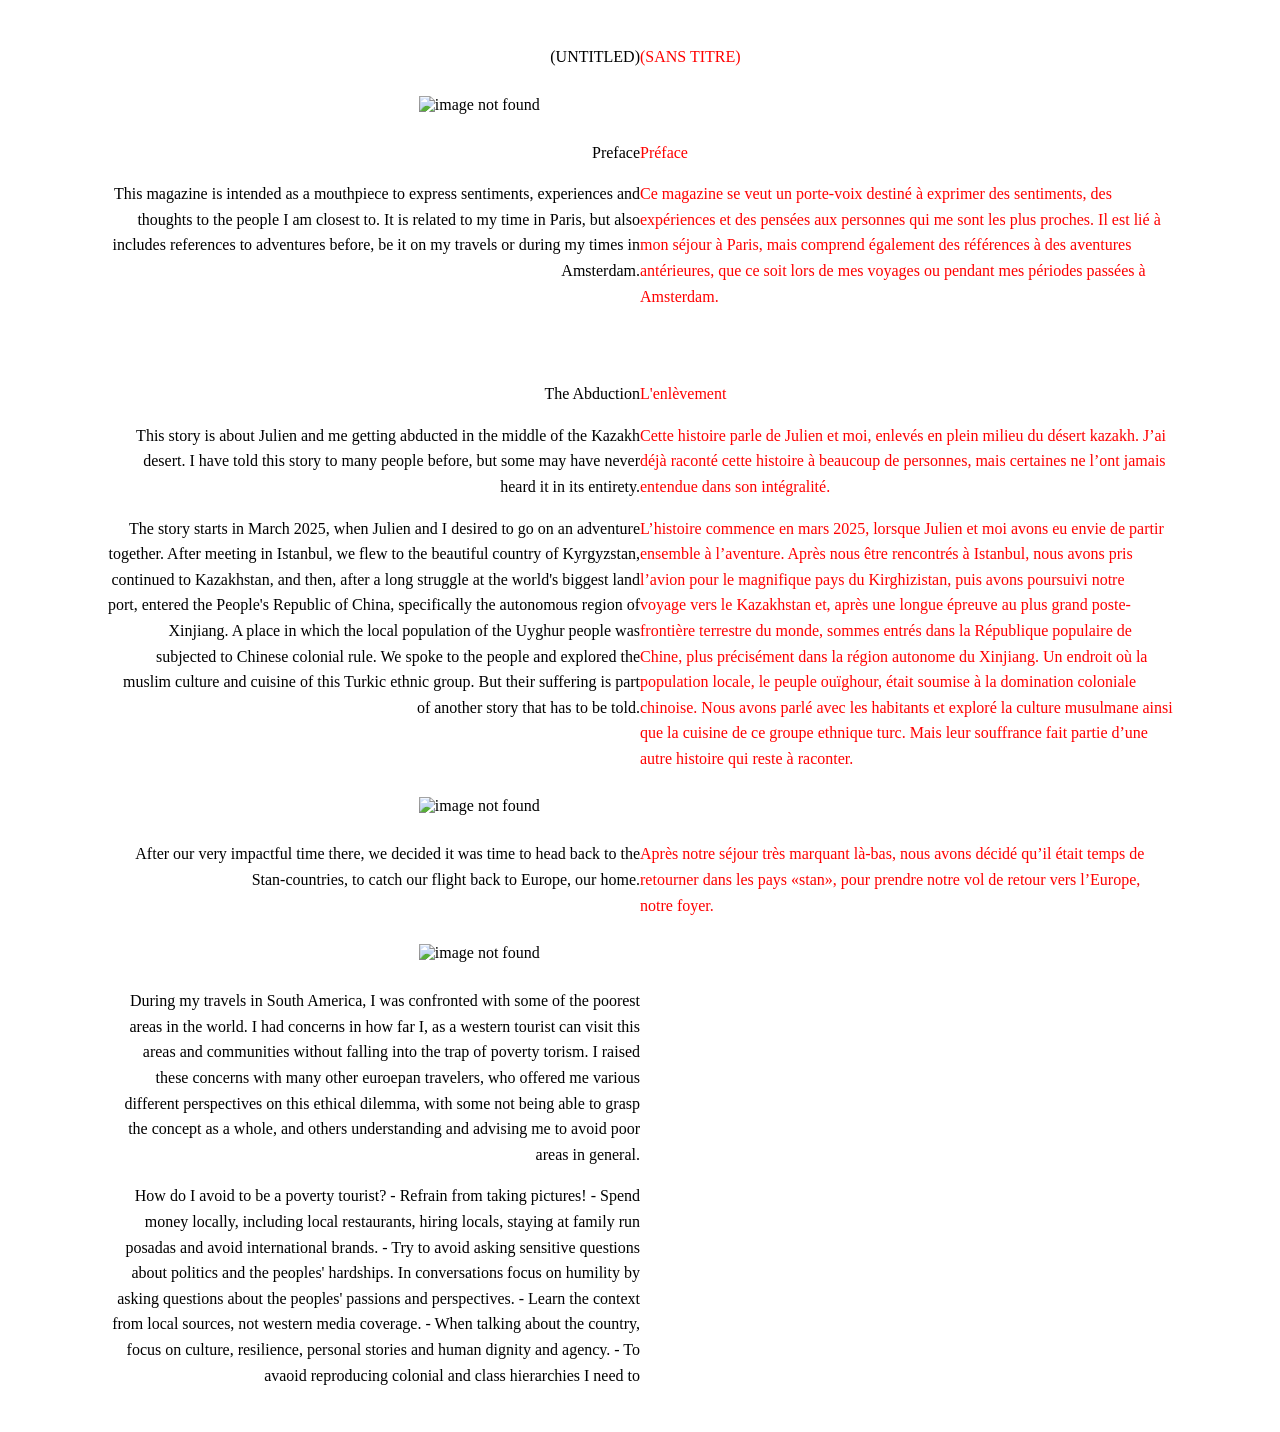
==== index.html @ 5d7c71bd "Remove extra spacing in index.html" ====
<!DOCTYPE html>
<html lang="en">
<head>
  <!-- Favicons -->
  <link rel="apple-touch-icon" href="favicon.png">
  <link rel="icon" type="image/png" sizes="32x32" href="favicon.png">
  <link rel="icon" type="image/png" sizes="16x16" href="favicon.png">

  <meta charset="UTF-8" />
  <meta name="viewport" content="width=device-width, initial-scale=1.0" />
  <title>c’est malte</title>

  <style>
    .line {
      display: flex;
      justify-content: center;
      align-items: flex-start;
      padding: 20px 40px;
      max-width: 1200px;
      margin: 0 auto;
    }

    .french {
      color: red;
      text-align: left;
      width: 45%;
      margin-right: 2.5%;
    }

    .english {
      color: black;
      text-align: right;
      width: 45%;
      margin-left: 2.5%;
    }

    h1 {
      color: #ff0000;
      margin-bottom: 0.5rem;
    }

    p {
      max-width: 600px;
      line-height: 1.6;
    }
    /* Centered image section */
    .center-image {
      display: flex;
      justify-content: center;
      align-items: center;
      margin: -10px 0; /* negative margin to reduce space */
    }

    .center-image img {
      max-width: 80%;
      height: auto;
    }

    /* Responsive image sizing */
    @media (min-width: 768px) {
      .center-image img {
        max-width: 35%;
        height: auto;
      }
    }
  </style>
</head>
<body>
  <div class="line">
    <div class="english">
      <p>(UNTITLED)</p>
    </div>
    <div class="french">
      <p>(SANS TITRE)</p>
    </div>
  </div>

  <div class="center-image">
    <img src="favicon.png" alt="image not found" style="width: 70%; height: auto;">
  </div>

  <div class="line">
    <div class="english">
      <p>Preface</p>
      <p>This magazine is intended as a mouthpiece to express sentiments, experiences and thoughts to the people I am closest to. It is related to my time in Paris, but also includes references to adventures before, be it on my travels or during my times in Amsterdam.</p>
    </div>
    <div class="french">
      <p>Préface</p>
      <p>Ce magazine se veut un porte-voix destiné à exprimer des sentiments, des expériences et des pensées aux personnes qui me sont les plus proches. Il est lié à mon séjour à Paris, mais comprend également des références à des aventures antérieures, que ce soit lors de mes voyages ou pendant mes périodes passées à Amsterdam.</p>
    </div>
  </div>



  <div class="line">
    <div class="english">
      <p> The Abduction</p>
      
      <p>This story is about Julien and me getting abducted in the middle of the Kazakh desert. I have told  this story to many people before, but some may have never heard it in its entirety.</p>
        <p>The story starts in March 2025, when Julien and I desired to go on an adventure together. After meeting in Istanbul, we flew to the beautiful country of Kyrgyzstan, continued to Kazakhstan, and then, after a long struggle at the world's biggest land port, entered the People's Republic of China, specifically the autonomous region of Xinjiang. A place in which the local population of the Uyghur people was  subjected to Chinese colonial rule. We spoke to the people and explored the muslim culture and cuisine of this Turkic ethnic group. But their suffering is part of another story that has to be told.</p>
    </div>
    
    <div class="french">
      <p> L'enlèvement</p>
      
      <p>Cette histoire parle de Julien et moi, enlevés en plein milieu du désert kazakh. J’ai déjà raconté cette histoire à beaucoup de personnes, mais certaines ne l’ont jamais entendue dans son intégralité.</p>
        <p>L’histoire commence en mars 2025, lorsque Julien et moi avons eu envie de partir ensemble à l’aventure. Après nous être rencontrés à Istanbul, nous avons pris l’avion pour le magnifique pays du Kirghizistan, puis avons poursuivi notre voyage vers le Kazakhstan et, après une longue épreuve au plus grand poste-frontière terrestre du monde, sommes entrés dans la République populaire de Chine, plus précisément dans la région autonome du Xinjiang. Un endroit où la population locale, le peuple ouïghour, était soumise à la domination coloniale chinoise. Nous avons parlé avec les habitants et exploré la culture musulmane ainsi que la cuisine de ce groupe ethnique turc. Mais leur souffrance fait partie d’une autre histoire qui reste à raconter. </p>

    </div>
  </div>
  <div class="center-image">
    <img src="yining.png" alt="image not found" style="width: 70%; height: auto;">
  </div>

  <div class="line">
    <div class="english">

<p>After our very impactful time there, we decided it was time to head back to the Stan-countries, to catch our flight back to Europe, our home. </p>

    </div>

    <div class="french">

<p>Après notre séjour très marquant là-bas, nous avons décidé qu’il était temps de retourner dans les pays «stan», pour prendre notre vol de retour vers l’Europe, notre foyer.</p>
    </div>
  </div>  
    <!-- Centered image section -->
    <div class="center-image">
      <img src="almatykazakhstan.png" alt="image not found" style="width: 70%; height: auto;">
    </div>
    <div class="line">
      <div class="english">
  
  <p>During my travels in South America, I was confronted with some of the poorest areas in the world. I had concerns in how far I, as a western tourist can visit this areas and communities without falling into the trap of poverty torism. 
    I raised these concerns with many other euroepan travelers, who offered me various different perspectives on this ethical dilemma, with some not being able to grasp the concept as a whole, and others
    understanding and advising me to avoid poor areas in general. 
    </p>
    <p>
    How do I avoid to be a poverty tourist?

    - Refrain from taking pictures!
    - Spend money locally, including local restaurants, hiring locals, staying at family run posadas and avoid international brands.
    - Try to avoid asking sensitive questions about politics and the peoples' hardships. In conversations focus on humility by asking questions about the peoples' passions and perspectives.
    - Learn the context from local sources, not western media coverage.
    - When talking about the country, focus on culture, resilience, personal stories and human dignity and agency.
    - To avaoid reproducing colonial and class hierarchies I need to 
  </p>
      </div>
  
      <div class="french">
  
  <p> </p>
     </div>
    </div>  
</body>
</html>
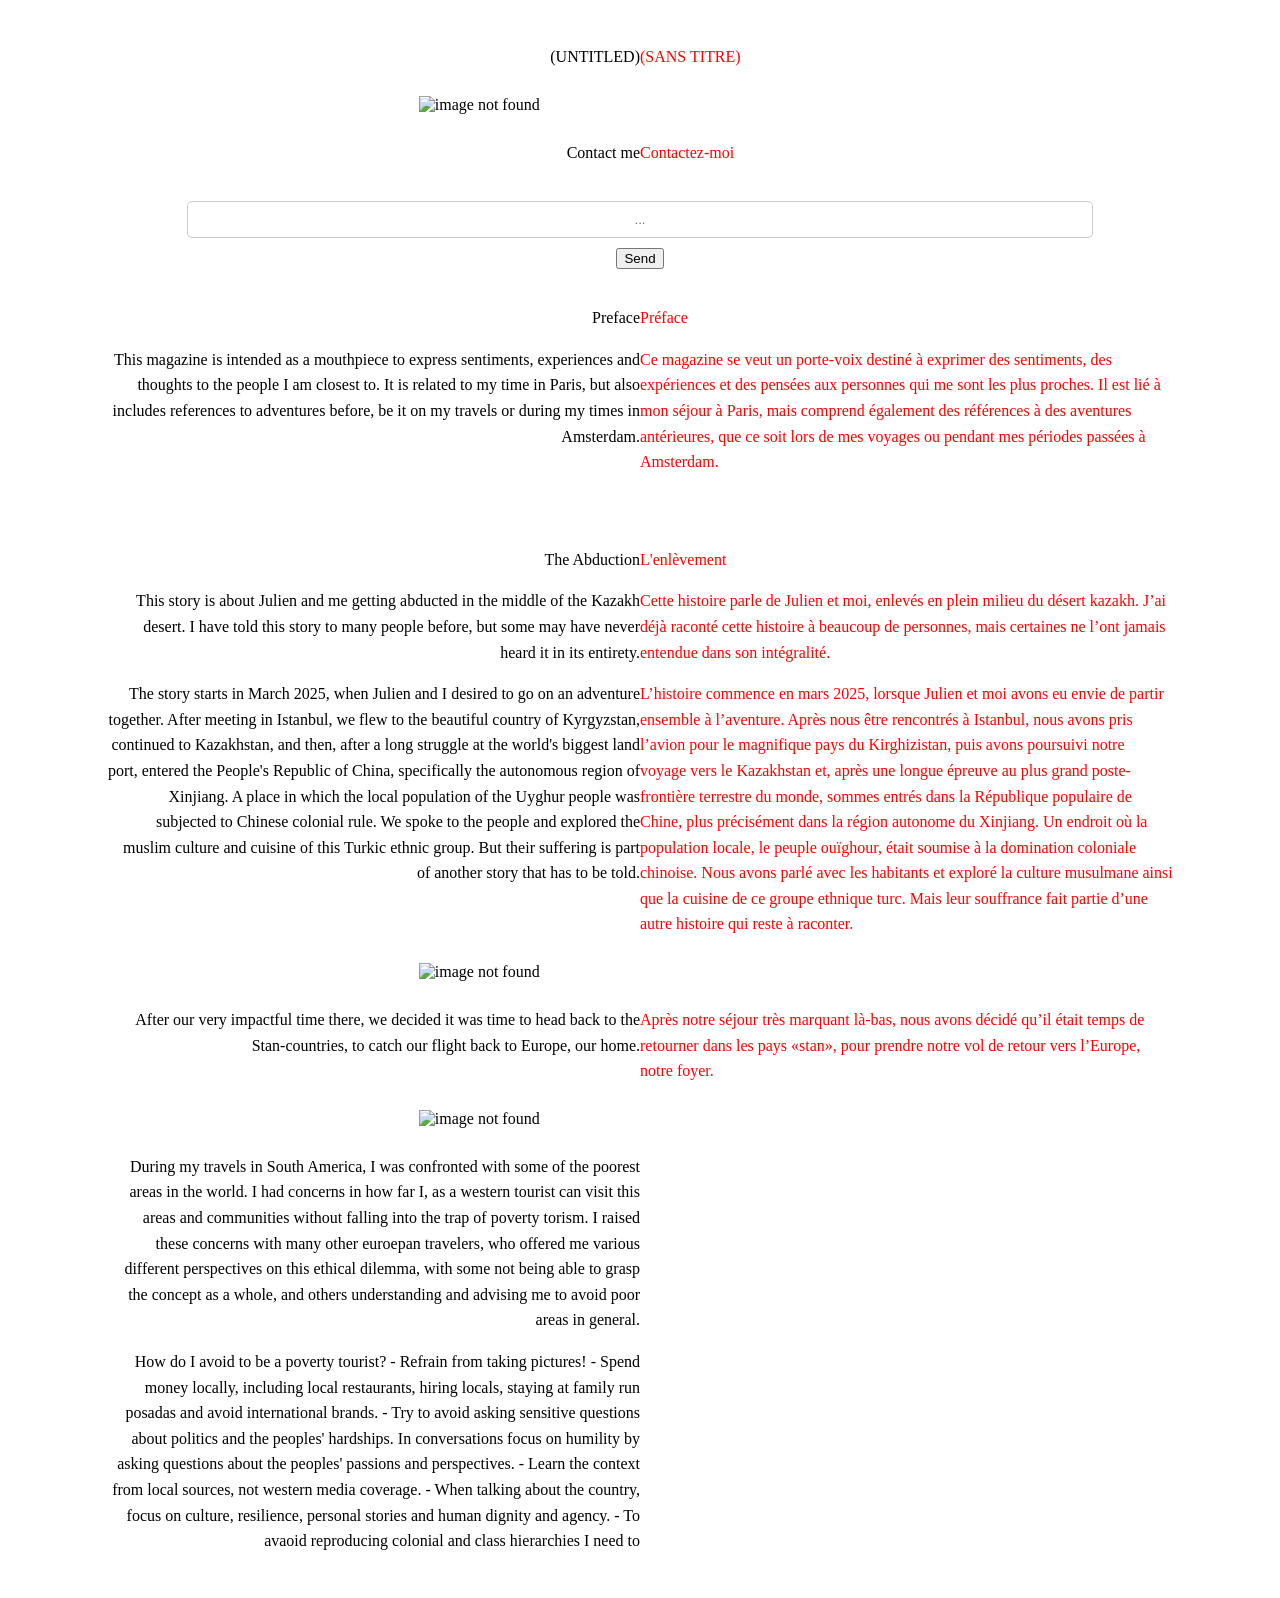
==== commit d3b04ca4: "add input to send an email" ====
--- a/index.html
+++ b/index.html
@@ -56,6 +56,31 @@
       height: auto;
     }
 
+    .contact-container {
+      display: flex;
+      flex-direction: column;
+      justify-content: center;
+      align-items: center;
+
+      .contact-title-container {
+        display: flex;
+        align-items: center;
+        margin-bottom: 10px;
+      }
+
+  
+      .contact-input {
+        width: 70%;
+        border: 1px solid #ccc;
+        border-radius: 5px;
+        padding: 10px;
+        margin-bottom: 10px;
+        text-align: center;
+      }
+      
+    }
+
+
     /* Responsive image sizing */
     @media (min-width: 768px) {
       .center-image img {
@@ -77,6 +102,16 @@
 
   <div class="center-image">
     <img src="favicon.png" alt="image not found" style="width: 70%; height: auto;">
+  </div>
+
+  <div class="line">
+    <p class="english">Contact me</p>
+    <p class="french">Contactez-moi</p>
+  </div>
+  <div class="contact-container">
+    <input id="contact-message" class="contact-input" type="text" placeholder="...">
+    <button id="contact-button" class="contact-button">Send</button>
+  </div>
   </div>
 
   <div class="line">
@@ -152,5 +187,17 @@
   <p> </p>
      </div>
     </div>  
+
+  <script>
+    document.getElementById('contact-button').addEventListener('click', function() {
+      const message = document.getElementById('contact-message').value;
+      const email = 'thisismalteh@gmail.com';
+      const subject = encodeURIComponent('Contact from website');
+      const body = encodeURIComponent(message || '');
+      const mailtoLink = `mailto:${email}?subject=${subject}&body=${body}`;
+      window.location.href = mailtoLink;
+      document.getElementById('contact-message').value = '';
+    });
+  </script>
 </body>
 </html>
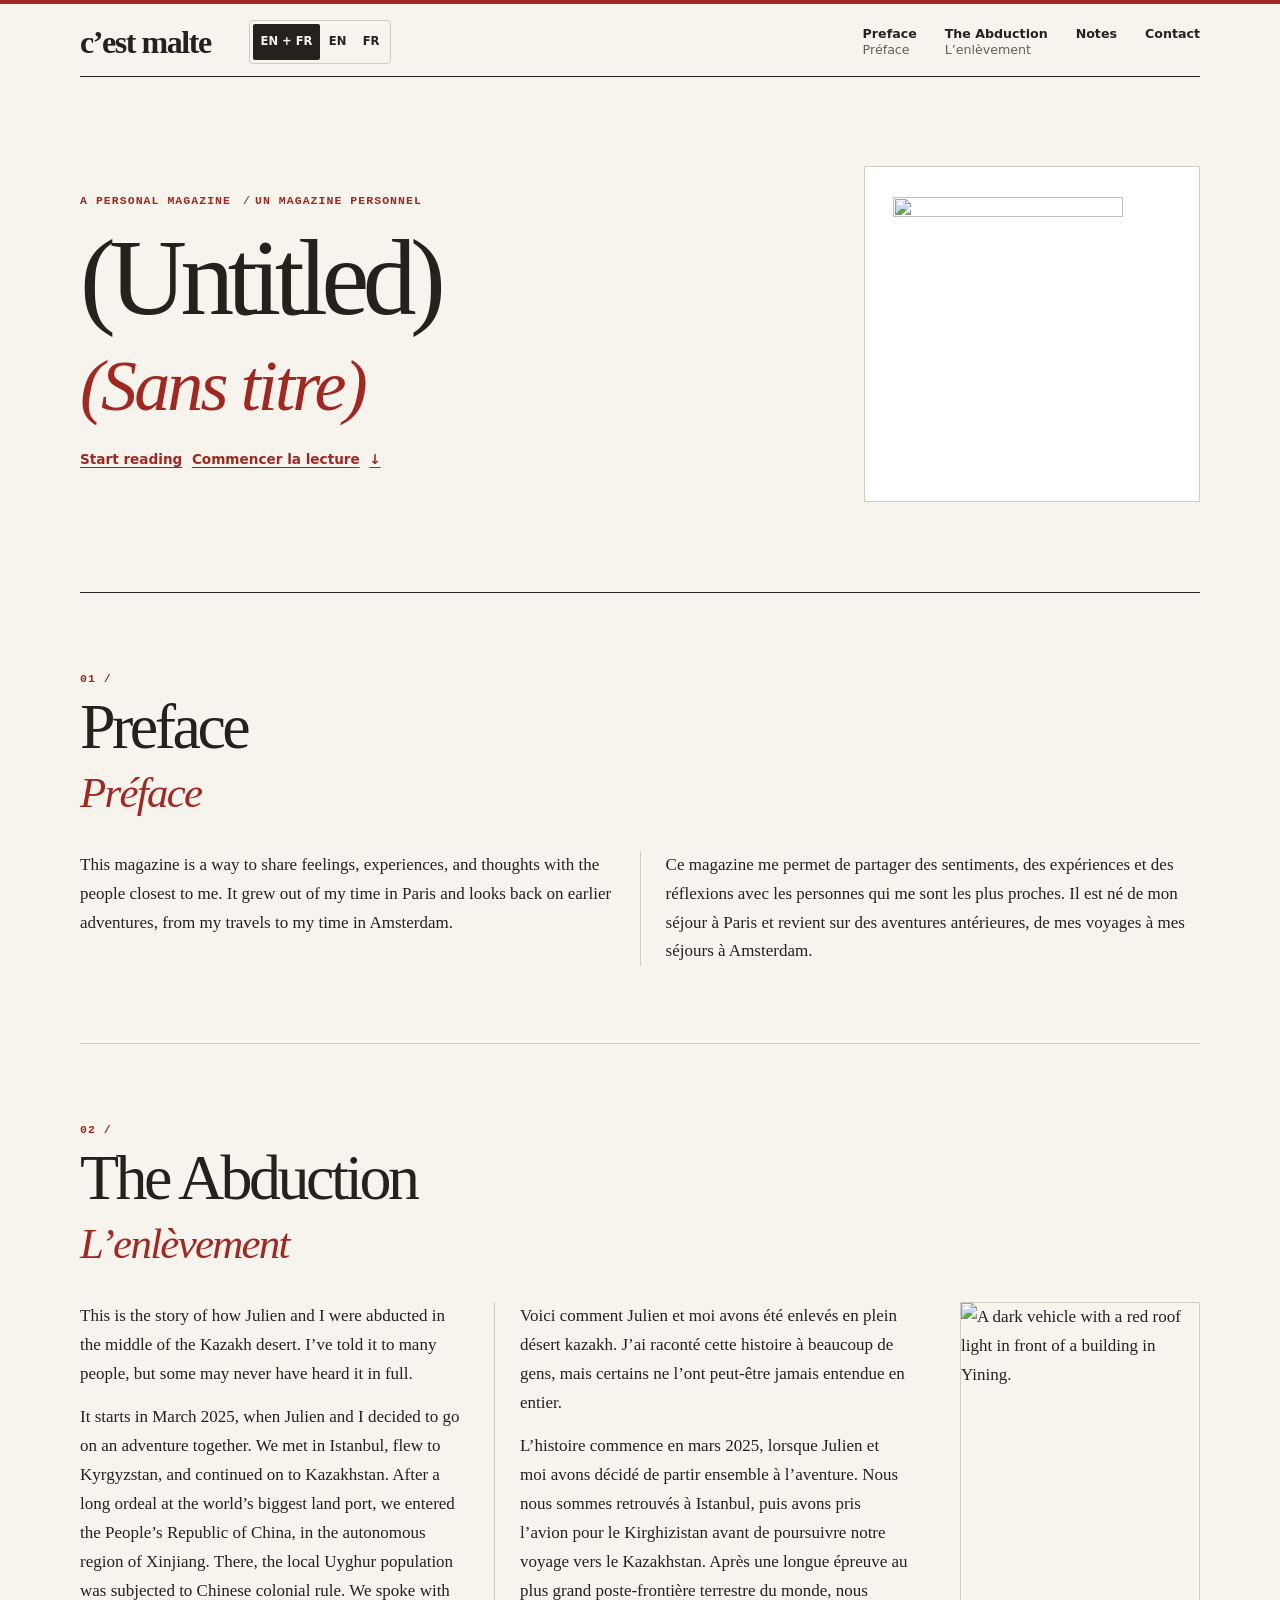
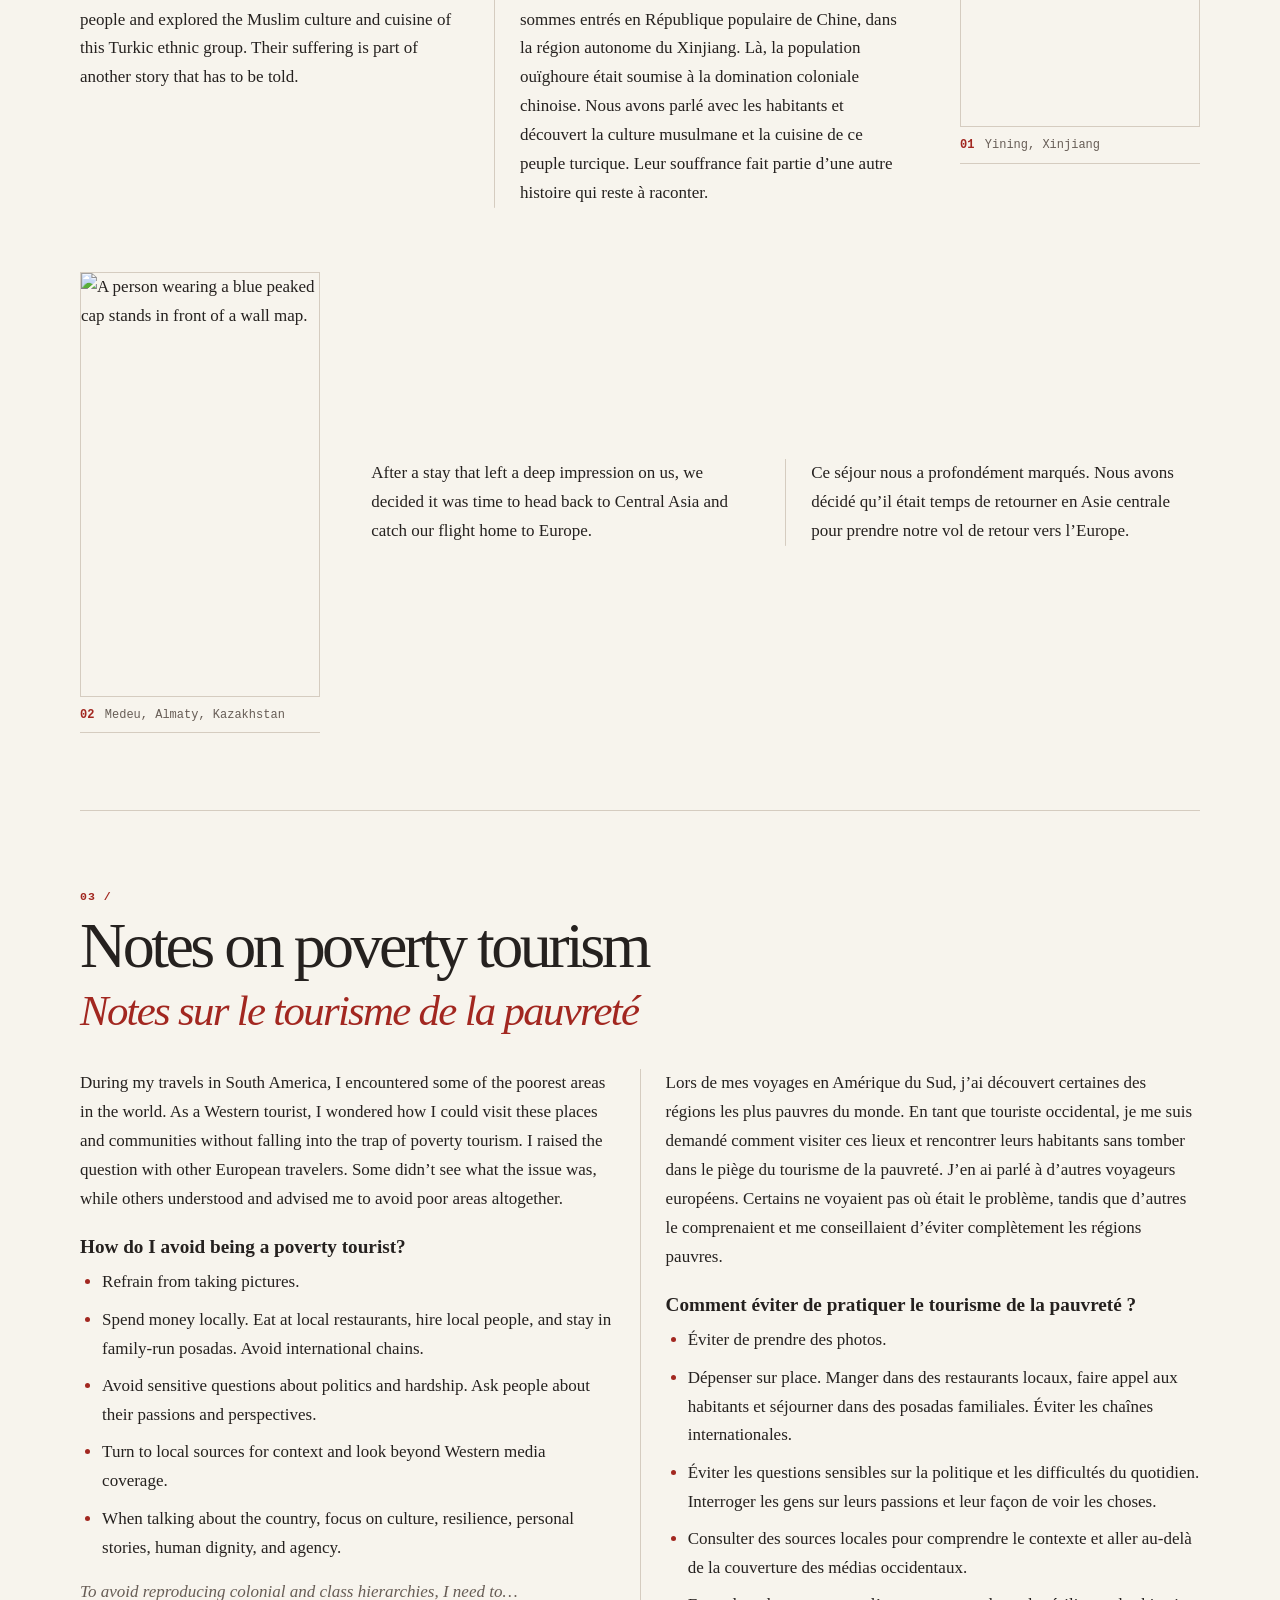
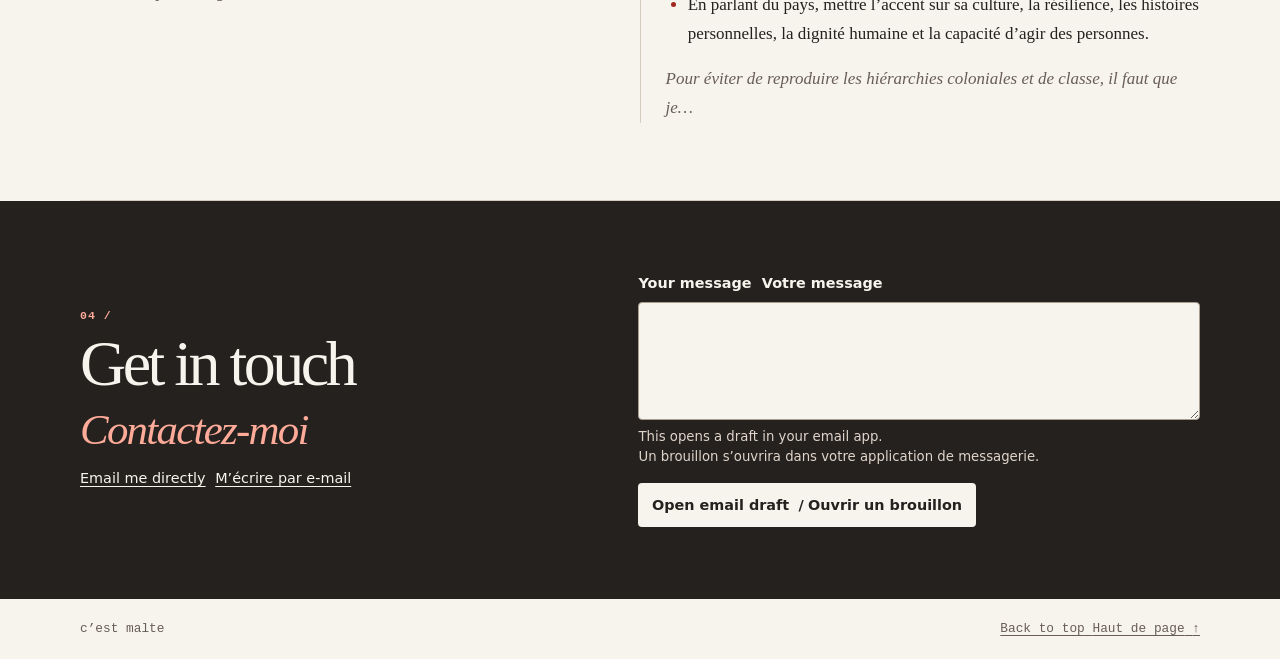
==== commit 27dec554: "Refresh the bilingual magazine layout" ====
--- a/index.html
+++ b/index.html
@@ -1,203 +1,750 @@
-<!DOCTYPE html>
+<!doctype html>
 <html lang="en">
 <head>
-  <!-- Favicons -->
+  <meta charset="utf-8">
+  <meta name="viewport" content="width=device-width, initial-scale=1">
+  <meta name="description" content="A bilingual personal magazine by Malte, with stories from Paris and travels further afield.">
+  <meta name="theme-color" content="#f7f4ed">
+  <title>c’est malte — (Untitled) / (Sans titre)</title>
+  <link rel="icon" type="image/png" href="favicon.png">
   <link rel="apple-touch-icon" href="favicon.png">
-  <link rel="icon" type="image/png" sizes="32x32" href="favicon.png">
-  <link rel="icon" type="image/png" sizes="16x16" href="favicon.png">
-
-  <meta charset="UTF-8" />
-  <meta name="viewport" content="width=device-width, initial-scale=1.0" />
-  <title>c’est malte</title>
-
   <style>
-    .line {
+    :root {
+      color-scheme: light;
+      --paper: #f7f4ed;
+      --ink: #25211f;
+      --muted: #675d56;
+      --red: #a22720;
+      --rule: #d5ccc0;
+      --serif: Georgia, "Times New Roman", serif;
+      --sans: system-ui, sans-serif;
+      --mono: ui-monospace, "SFMono-Regular", Consolas, monospace;
+      --gutter: clamp(1.25rem, 5vw, 4rem);
+    }
+
+    * {
+      box-sizing: border-box;
+    }
+
+    body {
+      margin: 0;
+      background: var(--paper);
+      color: var(--ink);
+      font: 1.0625rem / 1.7 var(--serif);
+    }
+
+    [data-reading="en"] [data-copy="fr"],
+    [data-reading="fr"] [data-copy="en"],
+    [hidden] {
+      display: none;
+    }
+
+    h1, h2, h3, p, figure {
+      margin: 0;
+    }
+
+    img {
+      display: block;
+      max-inline-size: 100%;
+      block-size: auto;
+    }
+
+    a {
+      color: inherit;
+      text-underline-offset: 0.2em;
+    }
+
+    a:hover {
+      color: var(--red);
+    }
+
+    :focus-visible {
+      outline: 2px solid var(--red);
+      outline-offset: 4px;
+    }
+
+    button, textarea {
+      font: inherit;
+    }
+
+    button {
+      cursor: pointer;
+    }
+
+    .frame {
+      inline-size: min(100% - 2 * var(--gutter), 70rem);
+      margin-inline: auto;
+    }
+
+    .skip-link {
+      position: absolute;
+      z-index: 1;
+      inset: 0.75rem auto auto var(--gutter);
+      padding: 0.5rem 1rem;
+      background: var(--ink);
+      color: var(--paper);
+    }
+
+    .skip-link:not(:focus) {
+      clip-path: inset(50%);
+    }
+
+    .skip-link:hover {
+      color: #fff;
+    }
+
+    .site-header {
+      border-block-start: 4px solid var(--red);
+    }
+
+    .masthead {
+      display: grid;
+      grid-template-columns: 1fr auto;
+      align-items: center;
+      gap: 0.85rem 1rem;
+      padding-block: 1rem 0.7rem;
+      border-block-end: 1px solid var(--ink);
+    }
+
+    .wordmark {
+      justify-self: start;
+      font-size: clamp(1.55rem, 3.5vw, 2rem);
+      font-weight: bold;
+      letter-spacing: -0.045em;
+      line-height: 1;
+      text-decoration: none;
+    }
+
+    .site-nav {
+      grid-column: 1 / -1;
+    }
+
+    .site-nav ul {
       display: flex;
-      justify-content: center;
+      flex-wrap: wrap;
       align-items: flex-start;
-      padding: 20px 40px;
-      max-width: 1200px;
-      margin: 0 auto;
-    }
-
-    .french {
-      color: red;
-      text-align: left;
-      width: 45%;
-      margin-right: 2.5%;
-    }
-
-    .english {
-      color: black;
-      text-align: right;
-      width: 45%;
-      margin-left: 2.5%;
-    }
-
-    h1 {
-      color: #ff0000;
-      margin-bottom: 0.5rem;
-    }
-
-    p {
-      max-width: 600px;
-      line-height: 1.6;
-    }
-    /* Centered image section */
-    .center-image {
+      gap: 0.25rem clamp(0.85rem, 3vw, 1.75rem);
+      margin: 0;
+      padding: 0;
+      list-style: none;
+    }
+
+    .site-nav a {
+      display: block;
+      min-block-size: 2.75rem;
+      padding-block: 0.35rem;
+      font: 600 0.79rem / 1.3 var(--sans);
+      text-decoration: none;
+    }
+
+    .site-nav a:hover {
+      text-decoration: underline;
+    }
+
+    [data-reading="both"] .site-nav [data-copy="fr"] {
+      display: block;
+      color: var(--muted);
+      font-weight: 400;
+    }
+
+    .language-control:not([hidden]) {
       display: flex;
-      justify-content: center;
+      justify-self: end;
+      gap: 0.125rem;
+      padding: 0.2rem;
+      border: 1px solid var(--rule);
+      border-radius: 0.25rem;
+    }
+
+    .language-control button {
+      min-block-size: 2.25rem;
+      padding: 0.25rem 0.45rem;
+      border: 0;
+      border-radius: 0.125rem;
+      background: transparent;
+      color: var(--ink);
+      font: 650 0.72rem / 1 var(--sans);
+      white-space: nowrap;
+    }
+
+    .language-control button:hover {
+      background: #ece4d9;
+    }
+
+    .language-control button[aria-pressed="true"] {
+      background: var(--ink);
+      color: var(--paper);
+    }
+
+    .kicker {
+      color: var(--red);
+      font: 700 0.72rem / 1.5 var(--mono);
+      letter-spacing: 0.09em;
+      text-transform: uppercase;
+    }
+
+    .kicker [data-copy="en"] + [data-copy="fr"]::before {
+      margin-inline: 0.35em;
+      color: var(--muted);
+      content: "/";
+    }
+
+    [data-reading="fr"] .kicker [data-copy="fr"]::before {
+      content: none;
+    }
+
+    .hero {
+      display: grid;
       align-items: center;
-      margin: -10px 0; /* negative margin to reduce space */
-    }
-
-    .center-image img {
-      max-width: 80%;
-      height: auto;
-    }
-
-    .contact-container {
+      gap: 1.75rem;
+      padding-block: clamp(2.5rem, 7vw, 5.75rem);
+      border-block-end: 1px solid var(--ink);
+    }
+
+    .hero-title {
+      margin-block: 0.9rem 1.4rem;
+      font-size: clamp(3.15rem, 10vw, 7rem);
+      font-weight: 500;
+      letter-spacing: -0.06em;
+      line-height: 1;
+    }
+
+    .hero-title span, .chapter-title span {
+      display: block;
+    }
+
+    [data-reading="both"] :is(.hero-title, .chapter-title) [data-copy="fr"] {
+      margin-block-start: 0.25em;
+      color: var(--red);
+      font-size: 0.67em;
+      font-style: italic;
+      letter-spacing: -0.04em;
+    }
+
+    .read-link {
+      display: inline-flex;
+      flex-wrap: wrap;
+      align-items: center;
+      gap: 0.25rem 0.6rem;
+      padding-block: 0.4rem;
+      color: var(--red);
+      font: 650 0.85rem / 1.4 var(--sans);
+    }
+
+    .read-link:hover {
+      color: var(--ink);
+    }
+
+    .cover-art {
+      display: grid;
+      justify-self: center;
+      place-items: center;
+      inline-size: min(52%, 12rem);
+      aspect-ratio: 1;
+      background: #fff;
+      border: 1px solid var(--rule);
+    }
+
+    .cover-art img {
+      inline-size: 83%;
+    }
+
+    .chapter {
+      padding-block: clamp(2.5rem, 6vw, 5rem);
+      border-block-end: 1px solid var(--rule);
+    }
+
+    .chapter-header {
+      margin-block-end: clamp(1.4rem, 3vw, 2.25rem);
+    }
+
+    .chapter-title {
+      margin-block-start: 0.45rem;
+      font-size: clamp(2.05rem, 5vw, 4.25rem);
+      font-weight: 500;
+      letter-spacing: -0.055em;
+      line-height: 1.03;
+    }
+
+    .copy {
+      max-inline-size: 64ch;
+      overflow-wrap: break-word;
+    }
+
+    .copy p + p {
+      margin-block-start: 0.85em;
+    }
+
+    [data-reading="both"] .parallel {
+      display: grid;
+      gap: 1.25rem clamp(1.5rem, 4vw, 3.5rem);
+    }
+
+    [data-reading="both"] .parallel > [data-copy="fr"] {
+      padding-block-start: 1.25rem;
+      border-block-start: 1px solid var(--rule);
+    }
+
+    .story-spread {
+      display: grid;
+      align-items: start;
+      gap: 1.75rem;
+    }
+
+    .story-spread + .story-spread {
+      margin-block-start: clamp(2rem, 5vw, 4rem);
+    }
+
+    .story-spread--return {
+      align-items: center;
+    }
+
+    .postcard {
+      inline-size: min(100%, 17rem);
+      margin-inline: auto;
+    }
+
+    .postcard img {
+      inline-size: 100%;
+      border: 1px solid var(--rule);
+    }
+
+    .postcard figcaption {
       display: flex;
-      flex-direction: column;
-      justify-content: center;
-      align-items: center;
-
-      .contact-title-container {
-        display: flex;
+      gap: 0.65rem;
+      padding-block: 0.55rem;
+      border-block-end: 1px solid var(--rule);
+      color: var(--muted);
+      font: 0.75rem / 1.5 var(--mono);
+    }
+
+    .postcard figcaption span {
+      color: var(--red);
+      font-weight: 700;
+    }
+
+    .notes h3 {
+      margin-block: 1.25rem 0.55rem;
+      font-size: 1.2rem;
+      line-height: 1.35;
+    }
+
+    .notes ul {
+      margin-block: 0.5rem 1rem;
+      padding-inline-start: 1.3em;
+    }
+
+    .notes li + li {
+      margin-block-start: 0.5em;
+    }
+
+    .notes li::marker {
+      color: var(--red);
+    }
+
+    .unfinished {
+      color: var(--muted);
+      font-style: italic;
+    }
+
+    .contact {
+      padding-block: clamp(2.5rem, 6vw, 4.5rem);
+      background: var(--ink);
+      color: var(--paper);
+    }
+
+    .contact :focus-visible {
+      outline-color: #ffab99;
+    }
+
+    .contact .kicker,
+    [data-reading="both"] .contact .chapter-title [data-copy="fr"],
+    .contact a:hover {
+      color: #ffab99;
+    }
+
+    .contact-layout {
+      display: grid;
+      align-items: start;
+      gap: 1.5rem 3rem;
+    }
+
+    .email-link {
+      display: inline-flex;
+      flex-wrap: wrap;
+      gap: 0.25rem 0.6rem;
+      margin-block-start: 1rem;
+      font: 0.9rem / 1.5 var(--sans);
+    }
+
+    .contact-form {
+      max-inline-size: 36rem;
+      font: 0.9rem / 1.5 var(--sans);
+    }
+
+    .contact-form label {
+      display: flex;
+      flex-wrap: wrap;
+      gap: 0.25rem 0.65rem;
+      font-weight: 650;
+    }
+
+    .contact-form textarea {
+      display: block;
+      inline-size: 100%;
+      min-block-size: 7rem;
+      margin-block: 0.45rem;
+      padding: 0.65rem;
+      resize: vertical;
+      border: 1px solid #a99d90;
+      border-radius: 0.25rem;
+      background: var(--paper);
+      color: var(--ink);
+      font-size: 1rem;
+    }
+
+    .form-hint {
+      color: #dfd5cb;
+      font-size: 0.83rem;
+    }
+
+    .form-hint span {
+      display: block;
+    }
+
+    .contact-form button {
+      margin-block-start: 1rem;
+      min-block-size: 2.75rem;
+      padding: 0.5rem 0.85rem;
+      border: 0;
+      border-radius: 0.25rem;
+      background: var(--paper);
+      color: var(--ink);
+      font-weight: 700;
+    }
+
+    .contact-form button:hover {
+      background: #ffdcce;
+    }
+
+    [data-reading="both"] .contact-form button [data-copy="fr"]::before {
+      margin-inline: 0.3em;
+      content: "/";
+    }
+
+    .site-footer {
+      display: flex;
+      flex-wrap: wrap;
+      justify-content: space-between;
+      gap: 0.5rem 1rem;
+      padding-block: 1.25rem;
+      color: var(--muted);
+      font: 0.8rem / 1.5 var(--mono);
+    }
+
+    @media (min-width: 42rem) {
+      .masthead {
+        grid-template-columns: auto auto 1fr;
+        gap: 1rem clamp(1rem, 3vw, 2.5rem);
+      }
+
+      .site-nav {
+        grid-column: 3;
+        justify-self: end;
+      }
+
+      .hero {
+        grid-template-columns: minmax(0, 1fr) minmax(10rem, 0.6fr);
+        gap: 2rem;
+      }
+
+      .hero-title {
+        font-size: clamp(3.75rem, 8.4vw, 7rem);
+      }
+
+      .cover-art {
+        justify-self: end;
+        inline-size: min(100%, 21rem);
+      }
+    }
+
+    @media (min-width: 48rem) {
+      [data-reading="both"] .parallel {
+        grid-template-columns: repeat(2, minmax(0, 1fr));
+        background: linear-gradient(var(--rule), var(--rule)) center / 1px 100% no-repeat;
+      }
+
+      [data-reading="both"] .parallel > [data-copy="fr"] {
+        padding-block-start: 0;
+        border-block-start: 0;
+      }
+
+      .contact-layout {
+        grid-template-columns: 1fr 1.1fr;
         align-items: center;
-        margin-bottom: 10px;
-      }
-
-  
-      .contact-input {
-        width: 70%;
-        border: 1px solid #ccc;
-        border-radius: 5px;
-        padding: 10px;
-        margin-bottom: 10px;
-        text-align: center;
-      }
-      
-    }
-
-
-    /* Responsive image sizing */
-    @media (min-width: 768px) {
-      .center-image img {
-        max-width: 35%;
-        height: auto;
+      }
+    }
+
+    @media (min-width: 58rem) {
+      .story-spread {
+        grid-template-columns: minmax(0, 1fr) 15rem;
+        grid-template-areas: "copy postcard";
+        gap: clamp(1.75rem, 4vw, 3.5rem);
+      }
+
+      .story-spread--return {
+        grid-template-columns: 15rem minmax(0, 1fr);
+        grid-template-areas: "postcard copy";
+      }
+
+      .story-spread .parallel {
+        grid-area: copy;
+      }
+
+      .story-spread .postcard {
+        grid-area: postcard;
       }
     }
   </style>
 </head>
-<body>
-  <div class="line">
-    <div class="english">
-      <p>(UNTITLED)</p>
+<body data-reading="both">
+  <a class="skip-link" href="#main-content">
+    <span data-copy="en" lang="en">Skip to content</span>
+    <span data-copy="fr" lang="fr">Aller au contenu</span>
+  </a>
+
+  <header class="site-header" id="top">
+    <div class="frame masthead">
+      <a class="wordmark" href="#top" lang="fr">c’est malte</a>
+      <div class="language-control" role="group" aria-label="Reading language" hidden>
+        <button type="button" value="both" aria-pressed="true" aria-label="EN + FR, English and French / Anglais et français">EN + FR</button>
+        <button type="button" value="en" aria-pressed="false" aria-label="English" lang="en">EN</button>
+        <button type="button" value="fr" aria-pressed="false" aria-label="Français" lang="fr">FR</button>
+      </div>
+      <nav class="site-nav" aria-label="Contents">
+        <ul>
+          <li><a href="#preface">
+            <span data-copy="en" lang="en">Preface</span>
+            <span data-copy="fr" lang="fr">Préface</span>
+          </a></li>
+          <li><a href="#abduction">
+            <span data-copy="en" lang="en">The Abduction</span>
+            <span data-copy="fr" lang="fr">L’enlèvement</span>
+          </a></li>
+          <li><a href="#notes">Notes</a></li>
+          <li><a href="#contact">Contact</a></li>
+        </ul>
+      </nav>
     </div>
-    <div class="french">
-      <p>(SANS TITRE)</p>
+  </header>
+
+  <main id="main-content" tabindex="-1">
+    <div class="frame">
+      <section class="hero" aria-labelledby="issue-title">
+        <div>
+          <p class="kicker">
+            <span data-copy="en" lang="en">A personal magazine</span>
+            <span data-copy="fr" lang="fr">Un magazine personnel</span>
+          </p>
+          <h1 class="hero-title" id="issue-title">
+            <span data-copy="en" lang="en">(Untitled)</span>
+            <span data-copy="fr" lang="fr">(Sans titre)</span>
+          </h1>
+          <a class="read-link" href="#preface">
+            <span data-copy="en" lang="en">Start reading</span>
+            <span data-copy="fr" lang="fr">Commencer la lecture</span>
+            <span aria-hidden="true">↓</span>
+          </a>
+        </div>
+        <div class="cover-art">
+          <img src="favicon.png" width="682" height="677" alt="">
+        </div>
+      </section>
+
+      <section class="chapter" id="preface" aria-labelledby="preface-title">
+        <header class="chapter-header">
+          <p class="kicker" aria-hidden="true">01 /</p>
+          <h2 class="chapter-title" id="preface-title">
+            <span data-copy="en" lang="en">Preface</span>
+            <span data-copy="fr" lang="fr">Préface</span>
+          </h2>
+        </header>
+        <div class="parallel">
+          <div class="copy" data-copy="en" lang="en">
+            <p>This magazine is a way to share feelings, experiences, and thoughts with the people closest to me. It grew out of my time in Paris and looks back on earlier adventures, from my travels to my time in Amsterdam.</p>
+          </div>
+          <div class="copy" data-copy="fr" lang="fr">
+            <p>Ce magazine me permet de partager des sentiments, des expériences et des réflexions avec les personnes qui me sont les plus proches. Il est né de mon séjour à Paris et revient sur des aventures antérieures, de mes voyages à mes séjours à Amsterdam.</p>
+          </div>
+        </div>
+      </section>
+
+      <article class="chapter" id="abduction" aria-labelledby="abduction-title">
+        <header class="chapter-header">
+          <p class="kicker" aria-hidden="true">02 /</p>
+          <h2 class="chapter-title" id="abduction-title">
+            <span data-copy="en" lang="en">The Abduction</span>
+            <span data-copy="fr" lang="fr">L’enlèvement</span>
+          </h2>
+        </header>
+        <div class="story-spread">
+          <div class="parallel">
+            <div class="copy" data-copy="en" lang="en">
+              <p>This is the story of how Julien and I were abducted in the middle of the Kazakh desert. I’ve told it to many people, but some may never have heard it in full.</p>
+              <p>It starts in March 2025, when Julien and I decided to go on an adventure together. We met in Istanbul, flew to Kyrgyzstan, and continued on to Kazakhstan. After a long ordeal at the world’s biggest land port, we entered the People’s Republic of China, in the autonomous region of Xinjiang. There, the local Uyghur population was subjected to Chinese colonial rule. We spoke with people and explored the Muslim culture and cuisine of this Turkic ethnic group. Their suffering is part of another story that has to be told.</p>
+            </div>
+            <div class="copy" data-copy="fr" lang="fr">
+              <p>Voici comment Julien et moi avons été enlevés en plein désert kazakh. J’ai raconté cette histoire à beaucoup de gens, mais certains ne l’ont peut-être jamais entendue en entier.</p>
+              <p>L’histoire commence en mars 2025, lorsque Julien et moi avons décidé de partir ensemble à l’aventure. Nous nous sommes retrouvés à Istanbul, puis avons pris l’avion pour le Kirghizistan avant de poursuivre notre voyage vers le Kazakhstan. Après une longue épreuve au plus grand poste-frontière terrestre du monde, nous sommes entrés en République populaire de Chine, dans la région autonome du Xinjiang. Là, la population ouïghoure était soumise à la domination coloniale chinoise. Nous avons parlé avec les habitants et découvert la culture musulmane et la cuisine de ce peuple turcique. Leur souffrance fait partie d’une autre histoire qui reste à raconter.</p>
+            </div>
+          </div>
+          <figure class="postcard">
+            <img src="yining.png" width="1080" height="1920" loading="lazy" decoding="async"
+              alt="A dark vehicle with a red roof light in front of a building in Yining."
+              data-alt-fr="Un véhicule sombre surmonté d’un gyrophare rouge devant un bâtiment à Yining." lang="en">
+            <figcaption><span aria-hidden="true">01</span> Yining, Xinjiang</figcaption>
+          </figure>
+        </div>
+        <div class="story-spread story-spread--return">
+          <div class="parallel">
+            <div class="copy" data-copy="en" lang="en">
+              <p>After a stay that left a deep impression on us, we decided it was time to head back to Central Asia and catch our flight home to Europe.</p>
+            </div>
+            <div class="copy" data-copy="fr" lang="fr">
+              <p>Ce séjour nous a profondément marqués. Nous avons décidé qu’il était temps de retourner en Asie centrale pour prendre notre vol de retour vers l’Europe.</p>
+            </div>
+          </div>
+          <figure class="postcard">
+            <img src="almatykazakhstan.png" width="1080" height="1920" loading="lazy" decoding="async"
+              alt="A person wearing a blue peaked cap stands in front of a wall map."
+              data-alt-fr="Une personne porte une casquette bleue devant une carte murale." lang="en">
+            <figcaption><span aria-hidden="true">02</span> Medeu, Almaty, Kazakhstan</figcaption>
+          </figure>
+        </div>
+      </article>
+
+      <section class="chapter notes" id="notes" aria-labelledby="notes-title">
+        <header class="chapter-header">
+          <p class="kicker" aria-hidden="true">03 /</p>
+          <h2 class="chapter-title" id="notes-title">
+            <span data-copy="en" lang="en">Notes on poverty tourism</span>
+            <span data-copy="fr" lang="fr">Notes sur le tourisme de la pauvreté</span>
+          </h2>
+        </header>
+        <div class="parallel">
+          <div class="copy" data-copy="en" lang="en">
+            <p>During my travels in South America, I encountered some of the poorest areas in the world. As a Western tourist, I wondered how I could visit these places and communities without falling into the trap of poverty tourism. I raised the question with other European travelers. Some didn’t see what the issue was, while others understood and advised me to avoid poor areas altogether.</p>
+            <h3>How do I avoid being a poverty tourist?</h3>
+            <ul>
+              <li>Refrain from taking pictures.</li>
+              <li>Spend money locally. Eat at local restaurants, hire local people, and stay in family-run posadas. Avoid international chains.</li>
+              <li>Avoid sensitive questions about politics and hardship. Ask people about their passions and perspectives.</li>
+              <li>Turn to local sources for context and look beyond Western media coverage.</li>
+              <li>When talking about the country, focus on culture, resilience, personal stories, human dignity, and agency.</li>
+            </ul>
+            <p class="unfinished">To avoid reproducing colonial and class hierarchies, I need to…</p>
+          </div>
+          <div class="copy" data-copy="fr" lang="fr">
+            <p>Lors de mes voyages en Amérique du Sud, j’ai découvert certaines des régions les plus pauvres du monde. En tant que touriste occidental, je me suis demandé comment visiter ces lieux et rencontrer leurs habitants sans tomber dans le piège du tourisme de la pauvreté. J’en ai parlé à d’autres voyageurs européens. Certains ne voyaient pas où était le problème, tandis que d’autres le comprenaient et me conseillaient d’éviter complètement les régions pauvres.</p>
+            <h3>Comment éviter de pratiquer le tourisme de la pauvreté&nbsp;?</h3>
+            <ul>
+              <li>Éviter de prendre des photos.</li>
+              <li>Dépenser sur place. Manger dans des restaurants locaux, faire appel aux habitants et séjourner dans des posadas familiales. Éviter les chaînes internationales.</li>
+              <li>Éviter les questions sensibles sur la politique et les difficultés du quotidien. Interroger les gens sur leurs passions et leur façon de voir les choses.</li>
+              <li>Consulter des sources locales pour comprendre le contexte et aller au-delà de la couverture des médias occidentaux.</li>
+              <li>En parlant du pays, mettre l’accent sur sa culture, la résilience, les histoires personnelles, la dignité humaine et la capacité d’agir des personnes.</li>
+            </ul>
+            <p class="unfinished">Pour éviter de reproduire les hiérarchies coloniales et de classe, il faut que je…</p>
+          </div>
+        </div>
+      </section>
     </div>
-  </div>
-
-  <div class="center-image">
-    <img src="favicon.png" alt="image not found" style="width: 70%; height: auto;">
-  </div>
-
-  <div class="line">
-    <p class="english">Contact me</p>
-    <p class="french">Contactez-moi</p>
-  </div>
-  <div class="contact-container">
-    <input id="contact-message" class="contact-input" type="text" placeholder="...">
-    <button id="contact-button" class="contact-button">Send</button>
-  </div>
-  </div>
-
-  <div class="line">
-    <div class="english">
-      <p>Preface</p>
-      <p>This magazine is intended as a mouthpiece to express sentiments, experiences and thoughts to the people I am closest to. It is related to my time in Paris, but also includes references to adventures before, be it on my travels or during my times in Amsterdam.</p>
-    </div>
-    <div class="french">
-      <p>Préface</p>
-      <p>Ce magazine se veut un porte-voix destiné à exprimer des sentiments, des expériences et des pensées aux personnes qui me sont les plus proches. Il est lié à mon séjour à Paris, mais comprend également des références à des aventures antérieures, que ce soit lors de mes voyages ou pendant mes périodes passées à Amsterdam.</p>
-    </div>
-  </div>
-
-
-
-  <div class="line">
-    <div class="english">
-      <p> The Abduction</p>
-      
-      <p>This story is about Julien and me getting abducted in the middle of the Kazakh desert. I have told  this story to many people before, but some may have never heard it in its entirety.</p>
-        <p>The story starts in March 2025, when Julien and I desired to go on an adventure together. After meeting in Istanbul, we flew to the beautiful country of Kyrgyzstan, continued to Kazakhstan, and then, after a long struggle at the world's biggest land port, entered the People's Republic of China, specifically the autonomous region of Xinjiang. A place in which the local population of the Uyghur people was  subjected to Chinese colonial rule. We spoke to the people and explored the muslim culture and cuisine of this Turkic ethnic group. But their suffering is part of another story that has to be told.</p>
-    </div>
-    
-    <div class="french">
-      <p> L'enlèvement</p>
-      
-      <p>Cette histoire parle de Julien et moi, enlevés en plein milieu du désert kazakh. J’ai déjà raconté cette histoire à beaucoup de personnes, mais certaines ne l’ont jamais entendue dans son intégralité.</p>
-        <p>L’histoire commence en mars 2025, lorsque Julien et moi avons eu envie de partir ensemble à l’aventure. Après nous être rencontrés à Istanbul, nous avons pris l’avion pour le magnifique pays du Kirghizistan, puis avons poursuivi notre voyage vers le Kazakhstan et, après une longue épreuve au plus grand poste-frontière terrestre du monde, sommes entrés dans la République populaire de Chine, plus précisément dans la région autonome du Xinjiang. Un endroit où la population locale, le peuple ouïghour, était soumise à la domination coloniale chinoise. Nous avons parlé avec les habitants et exploré la culture musulmane ainsi que la cuisine de ce groupe ethnique turc. Mais leur souffrance fait partie d’une autre histoire qui reste à raconter. </p>
-
-    </div>
-  </div>
-  <div class="center-image">
-    <img src="yining.png" alt="image not found" style="width: 70%; height: auto;">
-  </div>
-
-  <div class="line">
-    <div class="english">
-
-<p>After our very impactful time there, we decided it was time to head back to the Stan-countries, to catch our flight back to Europe, our home. </p>
-
-    </div>
-
-    <div class="french">
-
-<p>Après notre séjour très marquant là-bas, nous avons décidé qu’il était temps de retourner dans les pays «stan», pour prendre notre vol de retour vers l’Europe, notre foyer.</p>
-    </div>
-  </div>  
-    <!-- Centered image section -->
-    <div class="center-image">
-      <img src="almatykazakhstan.png" alt="image not found" style="width: 70%; height: auto;">
-    </div>
-    <div class="line">
-      <div class="english">
-  
-  <p>During my travels in South America, I was confronted with some of the poorest areas in the world. I had concerns in how far I, as a western tourist can visit this areas and communities without falling into the trap of poverty torism. 
-    I raised these concerns with many other euroepan travelers, who offered me various different perspectives on this ethical dilemma, with some not being able to grasp the concept as a whole, and others
-    understanding and advising me to avoid poor areas in general. 
-    </p>
-    <p>
-    How do I avoid to be a poverty tourist?
-
-    - Refrain from taking pictures!
-    - Spend money locally, including local restaurants, hiring locals, staying at family run posadas and avoid international brands.
-    - Try to avoid asking sensitive questions about politics and the peoples' hardships. In conversations focus on humility by asking questions about the peoples' passions and perspectives.
-    - Learn the context from local sources, not western media coverage.
-    - When talking about the country, focus on culture, resilience, personal stories and human dignity and agency.
-    - To avaoid reproducing colonial and class hierarchies I need to 
-  </p>
+
+    <section class="contact" id="contact" aria-labelledby="contact-title">
+      <div class="frame contact-layout">
+        <div>
+          <p class="kicker" aria-hidden="true">04 /</p>
+          <h2 class="chapter-title" id="contact-title">
+            <span data-copy="en" lang="en">Get in touch</span>
+            <span data-copy="fr" lang="fr">Contactez-moi</span>
+          </h2>
+          <a class="email-link" id="email-link" href="mailto:thisismalteh@gmail.com">
+            <span data-copy="en" lang="en">Email me directly</span>
+            <span data-copy="fr" lang="fr">M’écrire par e-mail</span>
+          </a>
+        </div>
+
+        <form class="contact-form" id="contact-form" hidden>
+          <label for="contact-message">
+            <span data-copy="en" lang="en">Your message</span>
+            <span data-copy="fr" lang="fr">Votre message</span>
+          </label>
+          <textarea id="contact-message" name="message" rows="4" aria-describedby="contact-hint"></textarea>
+          <p class="form-hint" id="contact-hint">
+            <span data-copy="en" lang="en">This opens a draft in your email app.</span>
+            <span data-copy="fr" lang="fr">Un brouillon s’ouvrira dans votre application de messagerie.</span>
+          </p>
+          <button type="submit">
+            <span data-copy="en" lang="en">Open email draft</span>
+            <span data-copy="fr" lang="fr">Ouvrir un brouillon</span>
+          </button>
+        </form>
       </div>
-  
-      <div class="french">
-  
-  <p> </p>
-     </div>
-    </div>  
+    </section>
+  </main>
+
+  <footer class="frame site-footer">
+    <span lang="fr">c’est malte</span>
+    <a href="#top">
+      <span data-copy="en" lang="en">Back to top</span>
+      <span data-copy="fr" lang="fr">Haut de page</span>
+      <span aria-hidden="true">↑</span>
+    </a>
+  </footer>
 
   <script>
-    document.getElementById('contact-button').addEventListener('click', function() {
-      const message = document.getElementById('contact-message').value;
-      const email = 'thisismalteh@gmail.com';
+    const languageControl = document.querySelector('.language-control');
+    const languageButtons = languageControl.querySelectorAll('button');
+    const navigation = document.querySelector('.site-nav');
+    const postcards = Array.from(document.querySelectorAll('[data-alt-fr]'), image => ({
+      image,
+      englishAlt: image.alt
+    }));
+
+    function setReadingLanguage(reading) {
+      const pageLanguage = reading === 'fr' ? 'fr' : 'en';
+      document.body.dataset.reading = reading;
+      document.documentElement.lang = pageLanguage;
+      languageControl.setAttribute('aria-label', pageLanguage === 'fr' ? 'Langue de lecture' : 'Reading language');
+      navigation.setAttribute('aria-label', pageLanguage === 'fr' ? 'Sommaire' : 'Contents');
+
+      languageButtons.forEach(button => {
+        button.setAttribute('aria-pressed', String(button.value === reading));
+      });
+
+      postcards.forEach(({ image, englishAlt }) => {
+        image.lang = pageLanguage;
+        image.alt = pageLanguage === 'fr' ? image.dataset.altFr : englishAlt;
+      });
+    }
+
+    languageButtons.forEach(button => {
+      button.addEventListener('click', () => setReadingLanguage(button.value));
+    });
+    languageControl.hidden = false;
+
+    const contactForm = document.getElementById('contact-form');
+    const emailLink = document.getElementById('email-link');
+    const contactMessage = document.getElementById('contact-message');
+
+    contactForm.addEventListener('submit', event => {
+      event.preventDefault();
       const subject = encodeURIComponent('Contact from website');
-      const body = encodeURIComponent(message || '');
-      const mailtoLink = `mailto:${email}?subject=${subject}&body=${body}`;
-      window.location.href = mailtoLink;
-      document.getElementById('contact-message').value = '';
+      const message = contactMessage.value.replace(/\n/g, '\r\n');
+      const body = encodeURIComponent(message);
+      window.location.href = emailLink.href + '?subject=' + subject + '&body=' + body;
     });
+    contactForm.hidden = false;
   </script>
 </body>
 </html>
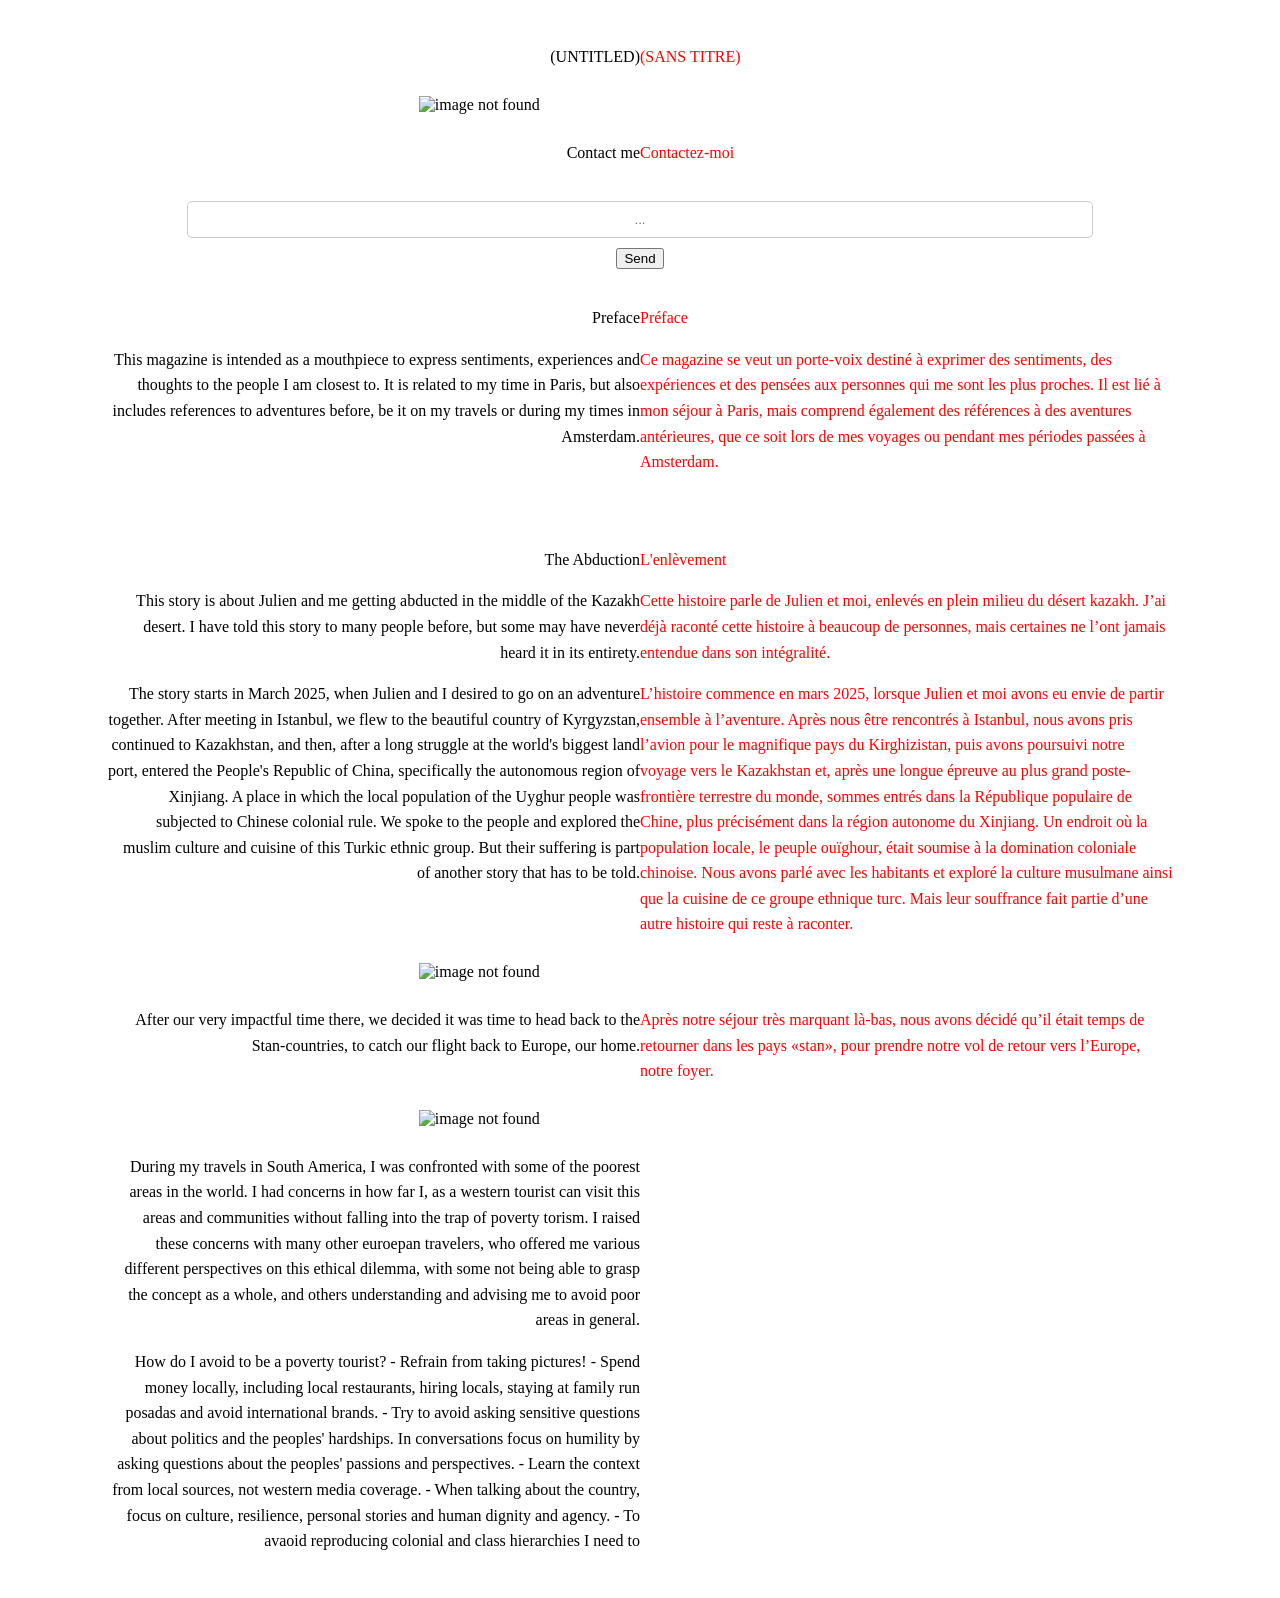
==== commit fcabf91d: "Restore the original homepage and move the redesign to /redesign" ====
--- a/index.html
+++ b/index.html
@@ -1,750 +1,203 @@
-<!doctype html>
+<!DOCTYPE html>
 <html lang="en">
 <head>
-  <meta charset="utf-8">
-  <meta name="viewport" content="width=device-width, initial-scale=1">
-  <meta name="description" content="A bilingual personal magazine by Malte, with stories from Paris and travels further afield.">
-  <meta name="theme-color" content="#f7f4ed">
-  <title>c’est malte — (Untitled) / (Sans titre)</title>
-  <link rel="icon" type="image/png" href="favicon.png">
+  <!-- Favicons -->
   <link rel="apple-touch-icon" href="favicon.png">
+  <link rel="icon" type="image/png" sizes="32x32" href="favicon.png">
+  <link rel="icon" type="image/png" sizes="16x16" href="favicon.png">
+
+  <meta charset="UTF-8" />
+  <meta name="viewport" content="width=device-width, initial-scale=1.0" />
+  <title>c’est malte</title>
+
   <style>
-    :root {
-      color-scheme: light;
-      --paper: #f7f4ed;
-      --ink: #25211f;
-      --muted: #675d56;
-      --red: #a22720;
-      --rule: #d5ccc0;
-      --serif: Georgia, "Times New Roman", serif;
-      --sans: system-ui, sans-serif;
-      --mono: ui-monospace, "SFMono-Regular", Consolas, monospace;
-      --gutter: clamp(1.25rem, 5vw, 4rem);
-    }
-
-    * {
-      box-sizing: border-box;
-    }
-
-    body {
-      margin: 0;
-      background: var(--paper);
-      color: var(--ink);
-      font: 1.0625rem / 1.7 var(--serif);
-    }
-
-    [data-reading="en"] [data-copy="fr"],
-    [data-reading="fr"] [data-copy="en"],
-    [hidden] {
-      display: none;
-    }
-
-    h1, h2, h3, p, figure {
-      margin: 0;
-    }
-
-    img {
-      display: block;
-      max-inline-size: 100%;
-      block-size: auto;
-    }
-
-    a {
-      color: inherit;
-      text-underline-offset: 0.2em;
-    }
-
-    a:hover {
-      color: var(--red);
-    }
-
-    :focus-visible {
-      outline: 2px solid var(--red);
-      outline-offset: 4px;
-    }
-
-    button, textarea {
-      font: inherit;
-    }
-
-    button {
-      cursor: pointer;
-    }
-
-    .frame {
-      inline-size: min(100% - 2 * var(--gutter), 70rem);
-      margin-inline: auto;
-    }
-
-    .skip-link {
-      position: absolute;
-      z-index: 1;
-      inset: 0.75rem auto auto var(--gutter);
-      padding: 0.5rem 1rem;
-      background: var(--ink);
-      color: var(--paper);
-    }
-
-    .skip-link:not(:focus) {
-      clip-path: inset(50%);
-    }
-
-    .skip-link:hover {
-      color: #fff;
-    }
-
-    .site-header {
-      border-block-start: 4px solid var(--red);
-    }
-
-    .masthead {
-      display: grid;
-      grid-template-columns: 1fr auto;
+    .line {
+      display: flex;
+      justify-content: center;
+      align-items: flex-start;
+      padding: 20px 40px;
+      max-width: 1200px;
+      margin: 0 auto;
+    }
+
+    .french {
+      color: red;
+      text-align: left;
+      width: 45%;
+      margin-right: 2.5%;
+    }
+
+    .english {
+      color: black;
+      text-align: right;
+      width: 45%;
+      margin-left: 2.5%;
+    }
+
+    h1 {
+      color: #ff0000;
+      margin-bottom: 0.5rem;
+    }
+
+    p {
+      max-width: 600px;
+      line-height: 1.6;
+    }
+    /* Centered image section */
+    .center-image {
+      display: flex;
+      justify-content: center;
       align-items: center;
-      gap: 0.85rem 1rem;
-      padding-block: 1rem 0.7rem;
-      border-block-end: 1px solid var(--ink);
-    }
-
-    .wordmark {
-      justify-self: start;
-      font-size: clamp(1.55rem, 3.5vw, 2rem);
-      font-weight: bold;
-      letter-spacing: -0.045em;
-      line-height: 1;
-      text-decoration: none;
-    }
-
-    .site-nav {
-      grid-column: 1 / -1;
-    }
-
-    .site-nav ul {
+      margin: -10px 0; /* negative margin to reduce space */
+    }
+
+    .center-image img {
+      max-width: 80%;
+      height: auto;
+    }
+
+    .contact-container {
       display: flex;
-      flex-wrap: wrap;
-      align-items: flex-start;
-      gap: 0.25rem clamp(0.85rem, 3vw, 1.75rem);
-      margin: 0;
-      padding: 0;
-      list-style: none;
-    }
-
-    .site-nav a {
-      display: block;
-      min-block-size: 2.75rem;
-      padding-block: 0.35rem;
-      font: 600 0.79rem / 1.3 var(--sans);
-      text-decoration: none;
-    }
-
-    .site-nav a:hover {
-      text-decoration: underline;
-    }
-
-    [data-reading="both"] .site-nav [data-copy="fr"] {
-      display: block;
-      color: var(--muted);
-      font-weight: 400;
-    }
-
-    .language-control:not([hidden]) {
-      display: flex;
-      justify-self: end;
-      gap: 0.125rem;
-      padding: 0.2rem;
-      border: 1px solid var(--rule);
-      border-radius: 0.25rem;
-    }
-
-    .language-control button {
-      min-block-size: 2.25rem;
-      padding: 0.25rem 0.45rem;
-      border: 0;
-      border-radius: 0.125rem;
-      background: transparent;
-      color: var(--ink);
-      font: 650 0.72rem / 1 var(--sans);
-      white-space: nowrap;
-    }
-
-    .language-control button:hover {
-      background: #ece4d9;
-    }
-
-    .language-control button[aria-pressed="true"] {
-      background: var(--ink);
-      color: var(--paper);
-    }
-
-    .kicker {
-      color: var(--red);
-      font: 700 0.72rem / 1.5 var(--mono);
-      letter-spacing: 0.09em;
-      text-transform: uppercase;
-    }
-
-    .kicker [data-copy="en"] + [data-copy="fr"]::before {
-      margin-inline: 0.35em;
-      color: var(--muted);
-      content: "/";
-    }
-
-    [data-reading="fr"] .kicker [data-copy="fr"]::before {
-      content: none;
-    }
-
-    .hero {
-      display: grid;
+      flex-direction: column;
+      justify-content: center;
       align-items: center;
-      gap: 1.75rem;
-      padding-block: clamp(2.5rem, 7vw, 5.75rem);
-      border-block-end: 1px solid var(--ink);
-    }
-
-    .hero-title {
-      margin-block: 0.9rem 1.4rem;
-      font-size: clamp(3.15rem, 10vw, 7rem);
-      font-weight: 500;
-      letter-spacing: -0.06em;
-      line-height: 1;
-    }
-
-    .hero-title span, .chapter-title span {
-      display: block;
-    }
-
-    [data-reading="both"] :is(.hero-title, .chapter-title) [data-copy="fr"] {
-      margin-block-start: 0.25em;
-      color: var(--red);
-      font-size: 0.67em;
-      font-style: italic;
-      letter-spacing: -0.04em;
-    }
-
-    .read-link {
-      display: inline-flex;
-      flex-wrap: wrap;
-      align-items: center;
-      gap: 0.25rem 0.6rem;
-      padding-block: 0.4rem;
-      color: var(--red);
-      font: 650 0.85rem / 1.4 var(--sans);
-    }
-
-    .read-link:hover {
-      color: var(--ink);
-    }
-
-    .cover-art {
-      display: grid;
-      justify-self: center;
-      place-items: center;
-      inline-size: min(52%, 12rem);
-      aspect-ratio: 1;
-      background: #fff;
-      border: 1px solid var(--rule);
-    }
-
-    .cover-art img {
-      inline-size: 83%;
-    }
-
-    .chapter {
-      padding-block: clamp(2.5rem, 6vw, 5rem);
-      border-block-end: 1px solid var(--rule);
-    }
-
-    .chapter-header {
-      margin-block-end: clamp(1.4rem, 3vw, 2.25rem);
-    }
-
-    .chapter-title {
-      margin-block-start: 0.45rem;
-      font-size: clamp(2.05rem, 5vw, 4.25rem);
-      font-weight: 500;
-      letter-spacing: -0.055em;
-      line-height: 1.03;
-    }
-
-    .copy {
-      max-inline-size: 64ch;
-      overflow-wrap: break-word;
-    }
-
-    .copy p + p {
-      margin-block-start: 0.85em;
-    }
-
-    [data-reading="both"] .parallel {
-      display: grid;
-      gap: 1.25rem clamp(1.5rem, 4vw, 3.5rem);
-    }
-
-    [data-reading="both"] .parallel > [data-copy="fr"] {
-      padding-block-start: 1.25rem;
-      border-block-start: 1px solid var(--rule);
-    }
-
-    .story-spread {
-      display: grid;
-      align-items: start;
-      gap: 1.75rem;
-    }
-
-    .story-spread + .story-spread {
-      margin-block-start: clamp(2rem, 5vw, 4rem);
-    }
-
-    .story-spread--return {
-      align-items: center;
-    }
-
-    .postcard {
-      inline-size: min(100%, 17rem);
-      margin-inline: auto;
-    }
-
-    .postcard img {
-      inline-size: 100%;
-      border: 1px solid var(--rule);
-    }
-
-    .postcard figcaption {
-      display: flex;
-      gap: 0.65rem;
-      padding-block: 0.55rem;
-      border-block-end: 1px solid var(--rule);
-      color: var(--muted);
-      font: 0.75rem / 1.5 var(--mono);
-    }
-
-    .postcard figcaption span {
-      color: var(--red);
-      font-weight: 700;
-    }
-
-    .notes h3 {
-      margin-block: 1.25rem 0.55rem;
-      font-size: 1.2rem;
-      line-height: 1.35;
-    }
-
-    .notes ul {
-      margin-block: 0.5rem 1rem;
-      padding-inline-start: 1.3em;
-    }
-
-    .notes li + li {
-      margin-block-start: 0.5em;
-    }
-
-    .notes li::marker {
-      color: var(--red);
-    }
-
-    .unfinished {
-      color: var(--muted);
-      font-style: italic;
-    }
-
-    .contact {
-      padding-block: clamp(2.5rem, 6vw, 4.5rem);
-      background: var(--ink);
-      color: var(--paper);
-    }
-
-    .contact :focus-visible {
-      outline-color: #ffab99;
-    }
-
-    .contact .kicker,
-    [data-reading="both"] .contact .chapter-title [data-copy="fr"],
-    .contact a:hover {
-      color: #ffab99;
-    }
-
-    .contact-layout {
-      display: grid;
-      align-items: start;
-      gap: 1.5rem 3rem;
-    }
-
-    .email-link {
-      display: inline-flex;
-      flex-wrap: wrap;
-      gap: 0.25rem 0.6rem;
-      margin-block-start: 1rem;
-      font: 0.9rem / 1.5 var(--sans);
-    }
-
-    .contact-form {
-      max-inline-size: 36rem;
-      font: 0.9rem / 1.5 var(--sans);
-    }
-
-    .contact-form label {
-      display: flex;
-      flex-wrap: wrap;
-      gap: 0.25rem 0.65rem;
-      font-weight: 650;
-    }
-
-    .contact-form textarea {
-      display: block;
-      inline-size: 100%;
-      min-block-size: 7rem;
-      margin-block: 0.45rem;
-      padding: 0.65rem;
-      resize: vertical;
-      border: 1px solid #a99d90;
-      border-radius: 0.25rem;
-      background: var(--paper);
-      color: var(--ink);
-      font-size: 1rem;
-    }
-
-    .form-hint {
-      color: #dfd5cb;
-      font-size: 0.83rem;
-    }
-
-    .form-hint span {
-      display: block;
-    }
-
-    .contact-form button {
-      margin-block-start: 1rem;
-      min-block-size: 2.75rem;
-      padding: 0.5rem 0.85rem;
-      border: 0;
-      border-radius: 0.25rem;
-      background: var(--paper);
-      color: var(--ink);
-      font-weight: 700;
-    }
-
-    .contact-form button:hover {
-      background: #ffdcce;
-    }
-
-    [data-reading="both"] .contact-form button [data-copy="fr"]::before {
-      margin-inline: 0.3em;
-      content: "/";
-    }
-
-    .site-footer {
-      display: flex;
-      flex-wrap: wrap;
-      justify-content: space-between;
-      gap: 0.5rem 1rem;
-      padding-block: 1.25rem;
-      color: var(--muted);
-      font: 0.8rem / 1.5 var(--mono);
-    }
-
-    @media (min-width: 42rem) {
-      .masthead {
-        grid-template-columns: auto auto 1fr;
-        gap: 1rem clamp(1rem, 3vw, 2.5rem);
+
+      .contact-title-container {
+        display: flex;
+        align-items: center;
+        margin-bottom: 10px;
       }
 
-      .site-nav {
-        grid-column: 3;
-        justify-self: end;
+  
+      .contact-input {
+        width: 70%;
+        border: 1px solid #ccc;
+        border-radius: 5px;
+        padding: 10px;
+        margin-bottom: 10px;
+        text-align: center;
       }
-
-      .hero {
-        grid-template-columns: minmax(0, 1fr) minmax(10rem, 0.6fr);
-        gap: 2rem;
-      }
-
-      .hero-title {
-        font-size: clamp(3.75rem, 8.4vw, 7rem);
-      }
-
-      .cover-art {
-        justify-self: end;
-        inline-size: min(100%, 21rem);
-      }
-    }
-
-    @media (min-width: 48rem) {
-      [data-reading="both"] .parallel {
-        grid-template-columns: repeat(2, minmax(0, 1fr));
-        background: linear-gradient(var(--rule), var(--rule)) center / 1px 100% no-repeat;
-      }
-
-      [data-reading="both"] .parallel > [data-copy="fr"] {
-        padding-block-start: 0;
-        border-block-start: 0;
-      }
-
-      .contact-layout {
-        grid-template-columns: 1fr 1.1fr;
-        align-items: center;
-      }
-    }
-
-    @media (min-width: 58rem) {
-      .story-spread {
-        grid-template-columns: minmax(0, 1fr) 15rem;
-        grid-template-areas: "copy postcard";
-        gap: clamp(1.75rem, 4vw, 3.5rem);
-      }
-
-      .story-spread--return {
-        grid-template-columns: 15rem minmax(0, 1fr);
-        grid-template-areas: "postcard copy";
-      }
-
-      .story-spread .parallel {
-        grid-area: copy;
-      }
-
-      .story-spread .postcard {
-        grid-area: postcard;
+      
+    }
+
+
+    /* Responsive image sizing */
+    @media (min-width: 768px) {
+      .center-image img {
+        max-width: 35%;
+        height: auto;
       }
     }
   </style>
 </head>
-<body data-reading="both">
-  <a class="skip-link" href="#main-content">
-    <span data-copy="en" lang="en">Skip to content</span>
-    <span data-copy="fr" lang="fr">Aller au contenu</span>
-  </a>
-
-  <header class="site-header" id="top">
-    <div class="frame masthead">
-      <a class="wordmark" href="#top" lang="fr">c’est malte</a>
-      <div class="language-control" role="group" aria-label="Reading language" hidden>
-        <button type="button" value="both" aria-pressed="true" aria-label="EN + FR, English and French / Anglais et français">EN + FR</button>
-        <button type="button" value="en" aria-pressed="false" aria-label="English" lang="en">EN</button>
-        <button type="button" value="fr" aria-pressed="false" aria-label="Français" lang="fr">FR</button>
+<body>
+  <div class="line">
+    <div class="english">
+      <p>(UNTITLED)</p>
+    </div>
+    <div class="french">
+      <p>(SANS TITRE)</p>
+    </div>
+  </div>
+
+  <div class="center-image">
+    <img src="favicon.png" alt="image not found" style="width: 70%; height: auto;">
+  </div>
+
+  <div class="line">
+    <p class="english">Contact me</p>
+    <p class="french">Contactez-moi</p>
+  </div>
+  <div class="contact-container">
+    <input id="contact-message" class="contact-input" type="text" placeholder="...">
+    <button id="contact-button" class="contact-button">Send</button>
+  </div>
+  </div>
+
+  <div class="line">
+    <div class="english">
+      <p>Preface</p>
+      <p>This magazine is intended as a mouthpiece to express sentiments, experiences and thoughts to the people I am closest to. It is related to my time in Paris, but also includes references to adventures before, be it on my travels or during my times in Amsterdam.</p>
+    </div>
+    <div class="french">
+      <p>Préface</p>
+      <p>Ce magazine se veut un porte-voix destiné à exprimer des sentiments, des expériences et des pensées aux personnes qui me sont les plus proches. Il est lié à mon séjour à Paris, mais comprend également des références à des aventures antérieures, que ce soit lors de mes voyages ou pendant mes périodes passées à Amsterdam.</p>
+    </div>
+  </div>
+
+
+
+  <div class="line">
+    <div class="english">
+      <p> The Abduction</p>
+      
+      <p>This story is about Julien and me getting abducted in the middle of the Kazakh desert. I have told  this story to many people before, but some may have never heard it in its entirety.</p>
+        <p>The story starts in March 2025, when Julien and I desired to go on an adventure together. After meeting in Istanbul, we flew to the beautiful country of Kyrgyzstan, continued to Kazakhstan, and then, after a long struggle at the world's biggest land port, entered the People's Republic of China, specifically the autonomous region of Xinjiang. A place in which the local population of the Uyghur people was  subjected to Chinese colonial rule. We spoke to the people and explored the muslim culture and cuisine of this Turkic ethnic group. But their suffering is part of another story that has to be told.</p>
+    </div>
+    
+    <div class="french">
+      <p> L'enlèvement</p>
+      
+      <p>Cette histoire parle de Julien et moi, enlevés en plein milieu du désert kazakh. J’ai déjà raconté cette histoire à beaucoup de personnes, mais certaines ne l’ont jamais entendue dans son intégralité.</p>
+        <p>L’histoire commence en mars 2025, lorsque Julien et moi avons eu envie de partir ensemble à l’aventure. Après nous être rencontrés à Istanbul, nous avons pris l’avion pour le magnifique pays du Kirghizistan, puis avons poursuivi notre voyage vers le Kazakhstan et, après une longue épreuve au plus grand poste-frontière terrestre du monde, sommes entrés dans la République populaire de Chine, plus précisément dans la région autonome du Xinjiang. Un endroit où la population locale, le peuple ouïghour, était soumise à la domination coloniale chinoise. Nous avons parlé avec les habitants et exploré la culture musulmane ainsi que la cuisine de ce groupe ethnique turc. Mais leur souffrance fait partie d’une autre histoire qui reste à raconter. </p>
+
+    </div>
+  </div>
+  <div class="center-image">
+    <img src="yining.png" alt="image not found" style="width: 70%; height: auto;">
+  </div>
+
+  <div class="line">
+    <div class="english">
+
+<p>After our very impactful time there, we decided it was time to head back to the Stan-countries, to catch our flight back to Europe, our home. </p>
+
+    </div>
+
+    <div class="french">
+
+<p>Après notre séjour très marquant là-bas, nous avons décidé qu’il était temps de retourner dans les pays «stan», pour prendre notre vol de retour vers l’Europe, notre foyer.</p>
+    </div>
+  </div>  
+    <!-- Centered image section -->
+    <div class="center-image">
+      <img src="almatykazakhstan.png" alt="image not found" style="width: 70%; height: auto;">
+    </div>
+    <div class="line">
+      <div class="english">
+  
+  <p>During my travels in South America, I was confronted with some of the poorest areas in the world. I had concerns in how far I, as a western tourist can visit this areas and communities without falling into the trap of poverty torism. 
+    I raised these concerns with many other euroepan travelers, who offered me various different perspectives on this ethical dilemma, with some not being able to grasp the concept as a whole, and others
+    understanding and advising me to avoid poor areas in general. 
+    </p>
+    <p>
+    How do I avoid to be a poverty tourist?
+
+    - Refrain from taking pictures!
+    - Spend money locally, including local restaurants, hiring locals, staying at family run posadas and avoid international brands.
+    - Try to avoid asking sensitive questions about politics and the peoples' hardships. In conversations focus on humility by asking questions about the peoples' passions and perspectives.
+    - Learn the context from local sources, not western media coverage.
+    - When talking about the country, focus on culture, resilience, personal stories and human dignity and agency.
+    - To avaoid reproducing colonial and class hierarchies I need to 
+  </p>
       </div>
-      <nav class="site-nav" aria-label="Contents">
-        <ul>
-          <li><a href="#preface">
-            <span data-copy="en" lang="en">Preface</span>
-            <span data-copy="fr" lang="fr">Préface</span>
-          </a></li>
-          <li><a href="#abduction">
-            <span data-copy="en" lang="en">The Abduction</span>
-            <span data-copy="fr" lang="fr">L’enlèvement</span>
-          </a></li>
-          <li><a href="#notes">Notes</a></li>
-          <li><a href="#contact">Contact</a></li>
-        </ul>
-      </nav>
-    </div>
-  </header>
-
-  <main id="main-content" tabindex="-1">
-    <div class="frame">
-      <section class="hero" aria-labelledby="issue-title">
-        <div>
-          <p class="kicker">
-            <span data-copy="en" lang="en">A personal magazine</span>
-            <span data-copy="fr" lang="fr">Un magazine personnel</span>
-          </p>
-          <h1 class="hero-title" id="issue-title">
-            <span data-copy="en" lang="en">(Untitled)</span>
-            <span data-copy="fr" lang="fr">(Sans titre)</span>
-          </h1>
-          <a class="read-link" href="#preface">
-            <span data-copy="en" lang="en">Start reading</span>
-            <span data-copy="fr" lang="fr">Commencer la lecture</span>
-            <span aria-hidden="true">↓</span>
-          </a>
-        </div>
-        <div class="cover-art">
-          <img src="favicon.png" width="682" height="677" alt="">
-        </div>
-      </section>
-
-      <section class="chapter" id="preface" aria-labelledby="preface-title">
-        <header class="chapter-header">
-          <p class="kicker" aria-hidden="true">01 /</p>
-          <h2 class="chapter-title" id="preface-title">
-            <span data-copy="en" lang="en">Preface</span>
-            <span data-copy="fr" lang="fr">Préface</span>
-          </h2>
-        </header>
-        <div class="parallel">
-          <div class="copy" data-copy="en" lang="en">
-            <p>This magazine is a way to share feelings, experiences, and thoughts with the people closest to me. It grew out of my time in Paris and looks back on earlier adventures, from my travels to my time in Amsterdam.</p>
-          </div>
-          <div class="copy" data-copy="fr" lang="fr">
-            <p>Ce magazine me permet de partager des sentiments, des expériences et des réflexions avec les personnes qui me sont les plus proches. Il est né de mon séjour à Paris et revient sur des aventures antérieures, de mes voyages à mes séjours à Amsterdam.</p>
-          </div>
-        </div>
-      </section>
-
-      <article class="chapter" id="abduction" aria-labelledby="abduction-title">
-        <header class="chapter-header">
-          <p class="kicker" aria-hidden="true">02 /</p>
-          <h2 class="chapter-title" id="abduction-title">
-            <span data-copy="en" lang="en">The Abduction</span>
-            <span data-copy="fr" lang="fr">L’enlèvement</span>
-          </h2>
-        </header>
-        <div class="story-spread">
-          <div class="parallel">
-            <div class="copy" data-copy="en" lang="en">
-              <p>This is the story of how Julien and I were abducted in the middle of the Kazakh desert. I’ve told it to many people, but some may never have heard it in full.</p>
-              <p>It starts in March 2025, when Julien and I decided to go on an adventure together. We met in Istanbul, flew to Kyrgyzstan, and continued on to Kazakhstan. After a long ordeal at the world’s biggest land port, we entered the People’s Republic of China, in the autonomous region of Xinjiang. There, the local Uyghur population was subjected to Chinese colonial rule. We spoke with people and explored the Muslim culture and cuisine of this Turkic ethnic group. Their suffering is part of another story that has to be told.</p>
-            </div>
-            <div class="copy" data-copy="fr" lang="fr">
-              <p>Voici comment Julien et moi avons été enlevés en plein désert kazakh. J’ai raconté cette histoire à beaucoup de gens, mais certains ne l’ont peut-être jamais entendue en entier.</p>
-              <p>L’histoire commence en mars 2025, lorsque Julien et moi avons décidé de partir ensemble à l’aventure. Nous nous sommes retrouvés à Istanbul, puis avons pris l’avion pour le Kirghizistan avant de poursuivre notre voyage vers le Kazakhstan. Après une longue épreuve au plus grand poste-frontière terrestre du monde, nous sommes entrés en République populaire de Chine, dans la région autonome du Xinjiang. Là, la population ouïghoure était soumise à la domination coloniale chinoise. Nous avons parlé avec les habitants et découvert la culture musulmane et la cuisine de ce peuple turcique. Leur souffrance fait partie d’une autre histoire qui reste à raconter.</p>
-            </div>
-          </div>
-          <figure class="postcard">
-            <img src="yining.png" width="1080" height="1920" loading="lazy" decoding="async"
-              alt="A dark vehicle with a red roof light in front of a building in Yining."
-              data-alt-fr="Un véhicule sombre surmonté d’un gyrophare rouge devant un bâtiment à Yining." lang="en">
-            <figcaption><span aria-hidden="true">01</span> Yining, Xinjiang</figcaption>
-          </figure>
-        </div>
-        <div class="story-spread story-spread--return">
-          <div class="parallel">
-            <div class="copy" data-copy="en" lang="en">
-              <p>After a stay that left a deep impression on us, we decided it was time to head back to Central Asia and catch our flight home to Europe.</p>
-            </div>
-            <div class="copy" data-copy="fr" lang="fr">
-              <p>Ce séjour nous a profondément marqués. Nous avons décidé qu’il était temps de retourner en Asie centrale pour prendre notre vol de retour vers l’Europe.</p>
-            </div>
-          </div>
-          <figure class="postcard">
-            <img src="almatykazakhstan.png" width="1080" height="1920" loading="lazy" decoding="async"
-              alt="A person wearing a blue peaked cap stands in front of a wall map."
-              data-alt-fr="Une personne porte une casquette bleue devant une carte murale." lang="en">
-            <figcaption><span aria-hidden="true">02</span> Medeu, Almaty, Kazakhstan</figcaption>
-          </figure>
-        </div>
-      </article>
-
-      <section class="chapter notes" id="notes" aria-labelledby="notes-title">
-        <header class="chapter-header">
-          <p class="kicker" aria-hidden="true">03 /</p>
-          <h2 class="chapter-title" id="notes-title">
-            <span data-copy="en" lang="en">Notes on poverty tourism</span>
-            <span data-copy="fr" lang="fr">Notes sur le tourisme de la pauvreté</span>
-          </h2>
-        </header>
-        <div class="parallel">
-          <div class="copy" data-copy="en" lang="en">
-            <p>During my travels in South America, I encountered some of the poorest areas in the world. As a Western tourist, I wondered how I could visit these places and communities without falling into the trap of poverty tourism. I raised the question with other European travelers. Some didn’t see what the issue was, while others understood and advised me to avoid poor areas altogether.</p>
-            <h3>How do I avoid being a poverty tourist?</h3>
-            <ul>
-              <li>Refrain from taking pictures.</li>
-              <li>Spend money locally. Eat at local restaurants, hire local people, and stay in family-run posadas. Avoid international chains.</li>
-              <li>Avoid sensitive questions about politics and hardship. Ask people about their passions and perspectives.</li>
-              <li>Turn to local sources for context and look beyond Western media coverage.</li>
-              <li>When talking about the country, focus on culture, resilience, personal stories, human dignity, and agency.</li>
-            </ul>
-            <p class="unfinished">To avoid reproducing colonial and class hierarchies, I need to…</p>
-          </div>
-          <div class="copy" data-copy="fr" lang="fr">
-            <p>Lors de mes voyages en Amérique du Sud, j’ai découvert certaines des régions les plus pauvres du monde. En tant que touriste occidental, je me suis demandé comment visiter ces lieux et rencontrer leurs habitants sans tomber dans le piège du tourisme de la pauvreté. J’en ai parlé à d’autres voyageurs européens. Certains ne voyaient pas où était le problème, tandis que d’autres le comprenaient et me conseillaient d’éviter complètement les régions pauvres.</p>
-            <h3>Comment éviter de pratiquer le tourisme de la pauvreté&nbsp;?</h3>
-            <ul>
-              <li>Éviter de prendre des photos.</li>
-              <li>Dépenser sur place. Manger dans des restaurants locaux, faire appel aux habitants et séjourner dans des posadas familiales. Éviter les chaînes internationales.</li>
-              <li>Éviter les questions sensibles sur la politique et les difficultés du quotidien. Interroger les gens sur leurs passions et leur façon de voir les choses.</li>
-              <li>Consulter des sources locales pour comprendre le contexte et aller au-delà de la couverture des médias occidentaux.</li>
-              <li>En parlant du pays, mettre l’accent sur sa culture, la résilience, les histoires personnelles, la dignité humaine et la capacité d’agir des personnes.</li>
-            </ul>
-            <p class="unfinished">Pour éviter de reproduire les hiérarchies coloniales et de classe, il faut que je…</p>
-          </div>
-        </div>
-      </section>
-    </div>
-
-    <section class="contact" id="contact" aria-labelledby="contact-title">
-      <div class="frame contact-layout">
-        <div>
-          <p class="kicker" aria-hidden="true">04 /</p>
-          <h2 class="chapter-title" id="contact-title">
-            <span data-copy="en" lang="en">Get in touch</span>
-            <span data-copy="fr" lang="fr">Contactez-moi</span>
-          </h2>
-          <a class="email-link" id="email-link" href="mailto:thisismalteh@gmail.com">
-            <span data-copy="en" lang="en">Email me directly</span>
-            <span data-copy="fr" lang="fr">M’écrire par e-mail</span>
-          </a>
-        </div>
-
-        <form class="contact-form" id="contact-form" hidden>
-          <label for="contact-message">
-            <span data-copy="en" lang="en">Your message</span>
-            <span data-copy="fr" lang="fr">Votre message</span>
-          </label>
-          <textarea id="contact-message" name="message" rows="4" aria-describedby="contact-hint"></textarea>
-          <p class="form-hint" id="contact-hint">
-            <span data-copy="en" lang="en">This opens a draft in your email app.</span>
-            <span data-copy="fr" lang="fr">Un brouillon s’ouvrira dans votre application de messagerie.</span>
-          </p>
-          <button type="submit">
-            <span data-copy="en" lang="en">Open email draft</span>
-            <span data-copy="fr" lang="fr">Ouvrir un brouillon</span>
-          </button>
-        </form>
-      </div>
-    </section>
-  </main>
-
-  <footer class="frame site-footer">
-    <span lang="fr">c’est malte</span>
-    <a href="#top">
-      <span data-copy="en" lang="en">Back to top</span>
-      <span data-copy="fr" lang="fr">Haut de page</span>
-      <span aria-hidden="true">↑</span>
-    </a>
-  </footer>
+  
+      <div class="french">
+  
+  <p> </p>
+     </div>
+    </div>  
 
   <script>
-    const languageControl = document.querySelector('.language-control');
-    const languageButtons = languageControl.querySelectorAll('button');
-    const navigation = document.querySelector('.site-nav');
-    const postcards = Array.from(document.querySelectorAll('[data-alt-fr]'), image => ({
-      image,
-      englishAlt: image.alt
-    }));
-
-    function setReadingLanguage(reading) {
-      const pageLanguage = reading === 'fr' ? 'fr' : 'en';
-      document.body.dataset.reading = reading;
-      document.documentElement.lang = pageLanguage;
-      languageControl.setAttribute('aria-label', pageLanguage === 'fr' ? 'Langue de lecture' : 'Reading language');
-      navigation.setAttribute('aria-label', pageLanguage === 'fr' ? 'Sommaire' : 'Contents');
-
-      languageButtons.forEach(button => {
-        button.setAttribute('aria-pressed', String(button.value === reading));
-      });
-
-      postcards.forEach(({ image, englishAlt }) => {
-        image.lang = pageLanguage;
-        image.alt = pageLanguage === 'fr' ? image.dataset.altFr : englishAlt;
-      });
-    }
-
-    languageButtons.forEach(button => {
-      button.addEventListener('click', () => setReadingLanguage(button.value));
+    document.getElementById('contact-button').addEventListener('click', function() {
+      const message = document.getElementById('contact-message').value;
+      const email = 'thisismalteh@gmail.com';
+      const subject = encodeURIComponent('Contact from website');
+      const body = encodeURIComponent(message || '');
+      const mailtoLink = `mailto:${email}?subject=${subject}&body=${body}`;
+      window.location.href = mailtoLink;
+      document.getElementById('contact-message').value = '';
     });
-    languageControl.hidden = false;
-
-    const contactForm = document.getElementById('contact-form');
-    const emailLink = document.getElementById('email-link');
-    const contactMessage = document.getElementById('contact-message');
-
-    contactForm.addEventListener('submit', event => {
-      event.preventDefault();
-      const subject = encodeURIComponent('Contact from website');
-      const message = contactMessage.value.replace(/\n/g, '\r\n');
-      const body = encodeURIComponent(message);
-      window.location.href = emailLink.href + '?subject=' + subject + '&body=' + body;
-    });
-    contactForm.hidden = false;
   </script>
 </body>
 </html>
